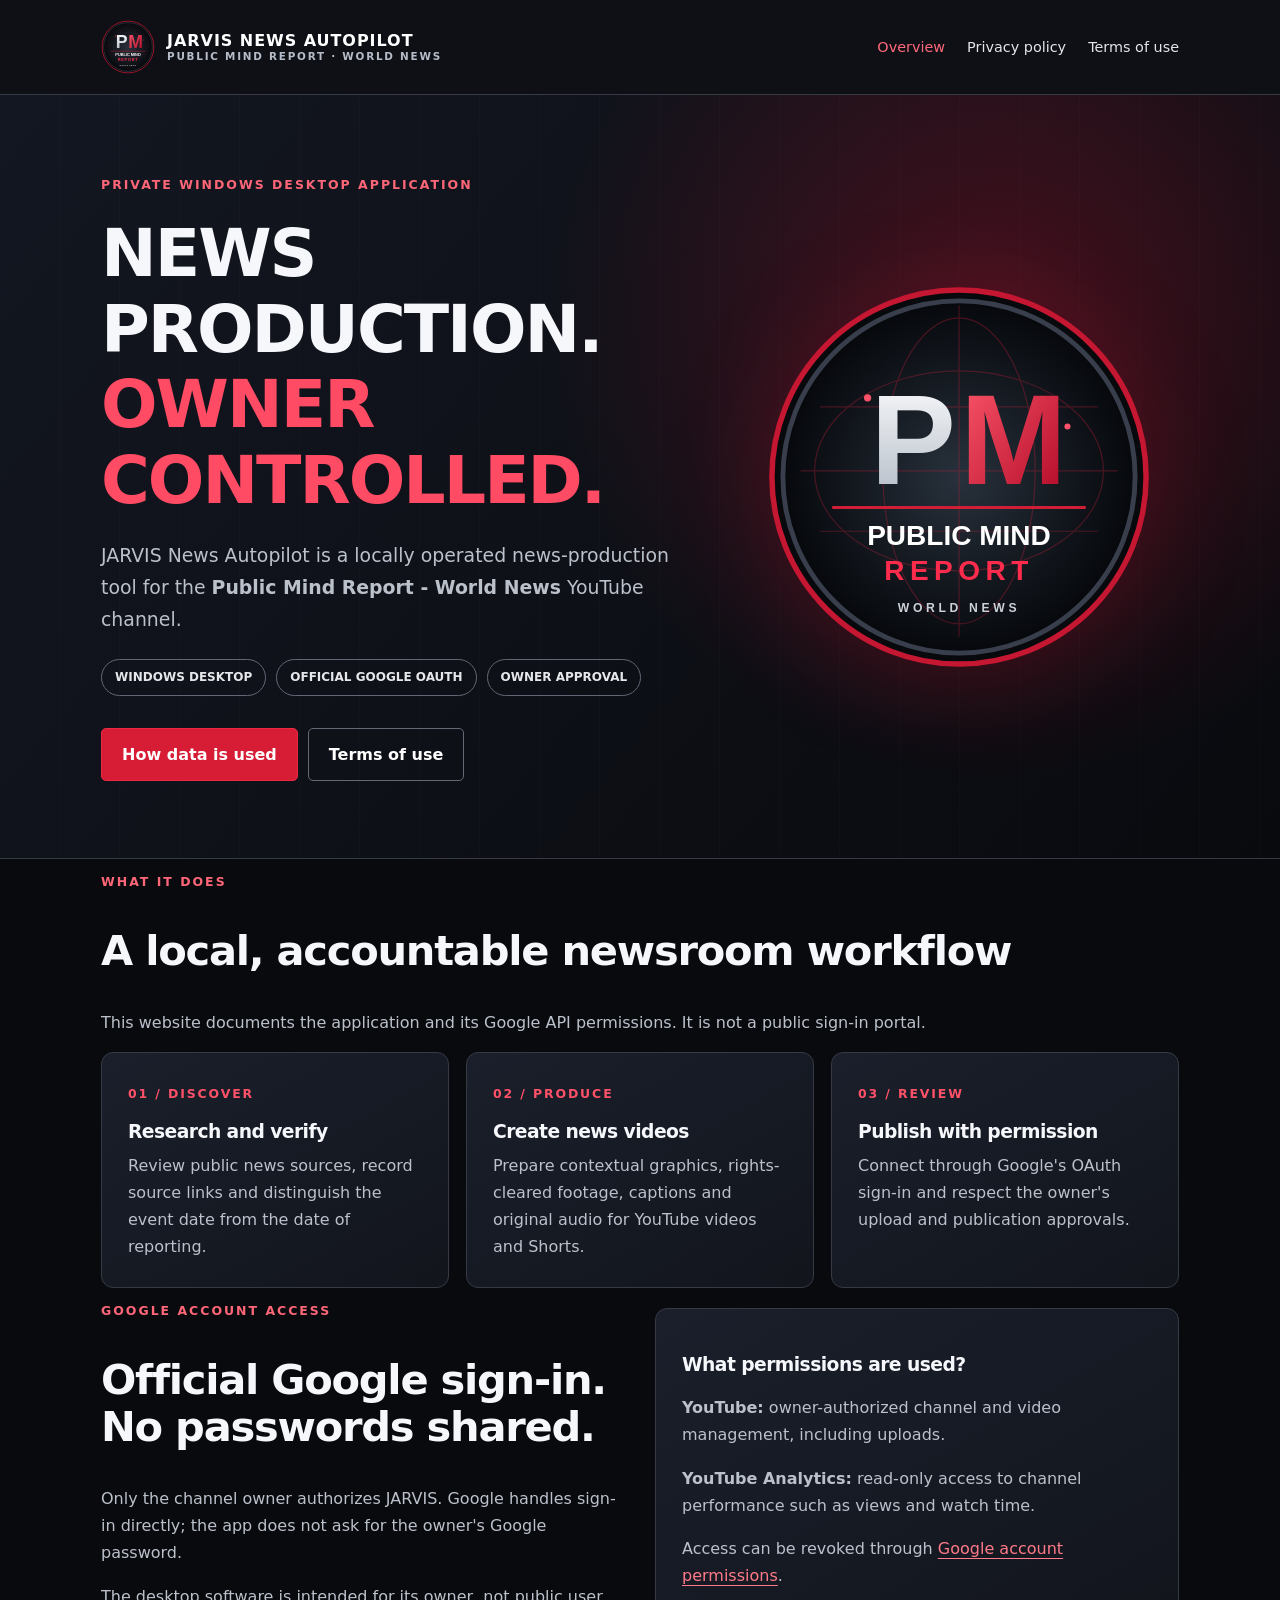
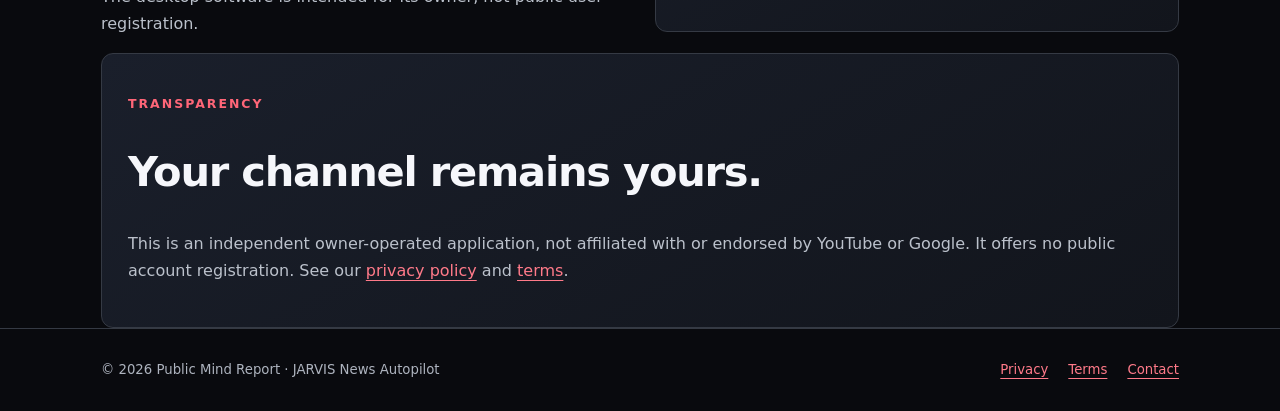
==== index.html @ dc6f437f "Add public JARVIS OAuth information site: index.html" ====
<!doctype html>
<html lang="en"><head><meta charset="utf-8"><meta name="viewport" content="width=device-width,initial-scale=1"><meta name="description" content="Private local video-news application with Google OAuth for Public Mind Report."><meta name="theme-color" content="#090a0e"><title>Official application information | JARVIS News Autopilot</title><link rel="icon" href="assets/pm-emblem.svg" type="image/svg+xml"><link rel="stylesheet" href="styles.css"></head>
<body><header><div class="shell"><a class="brand" href="index.html"><img src="assets/pm-emblem.svg" alt="Public Mind Report logo"><span>JARVIS NEWS AUTOPILOT<small>PUBLIC MIND REPORT · WORLD NEWS</small></span></a><nav aria-label="Main navigation"><a href="index.html" aria-current="page">Overview</a><a href="privacy.html" >Privacy policy</a><a href="terms.html" >Terms of use</a></nav></div></header><main><div class="hero"><div class="shell"><div><p class="eyebrow">Private Windows desktop application</p><h1>News production.<br><em>Owner controlled.</em></h1><p class="lead">JARVIS News Autopilot is a locally operated news-production tool for the <strong>Public Mind Report - World News</strong> YouTube channel.</p><div class="chips"><span>Windows desktop</span><span>Official Google OAuth</span><span>Owner approval</span></div><a class="button" href="privacy.html">How data is used</a><a class="button alt" href="terms.html">Terms of use</a></div><img src="assets/pm-emblem.svg" alt="Red and silver Public Mind Report globe emblem" width="390" height="390"></div></div><section class="shell"><p class="kicker">What it does</p><h2>A local, accountable newsroom workflow</h2><p>This website documents the application and its Google API permissions. It is not a public sign-in portal.</p><div class="cards"><article class="card"><strong>01 / DISCOVER</strong><h3>Research and verify</h3><p>Review public news sources, record source links and distinguish the event date from the date of reporting.</p></article><article class="card"><strong>02 / PRODUCE</strong><h3>Create news videos</h3><p>Prepare contextual graphics, rights-cleared footage, captions and original audio for YouTube videos and Shorts.</p></article><article class="card"><strong>03 / REVIEW</strong><h3>Publish with permission</h3><p>Connect through Google's OAuth sign-in and respect the owner's upload and publication approvals.</p></article></div></section><section class="shell split"><div><p class="kicker">Google account access</p><h2>Official Google sign-in. No passwords shared.</h2><p>Only the channel owner authorizes JARVIS. Google handles sign-in directly; the app does not ask for the owner's Google password.</p><p>The desktop software is intended for its owner, not public user registration.</p></div><div class="panel"><h3>What permissions are used?</h3><p><strong>YouTube:</strong> owner-authorized channel and video management, including uploads.</p><p><strong>YouTube Analytics:</strong> read-only access to channel performance such as views and watch time.</p><p>Access can be revoked through <a href="https://myaccount.google.com/permissions">Google account permissions</a>.</p></div></section><section class="shell"><div class="panel"><p class="kicker">Transparency</p><h2>Your channel remains yours.</h2><p>This is an independent owner-operated application, not affiliated with or endorsed by YouTube or Google. It offers no public account registration. See our <a href="privacy.html">privacy policy</a> and <a href="terms.html">terms</a>.</p></div></section></main><footer><div class="shell"><span>© 2026 Public Mind Report · JARVIS News Autopilot</span><div class="footer-links"><a href="privacy.html">Privacy</a><a href="terms.html">Terms</a><a href="https://github.com/SoundVerse7/jarvis-news-oauth-info/issues">Contact</a></div></div></footer></body></html>
---- styles.css ----
:root{--bg:#090a0e;--panel:#141821;--ink:#f6f7fb;--muted:#bbc1cb;--red:#ed2941;--border:#353a44}
*{box-sizing:border-box}body{margin:0;background:var(--bg);color:var(--ink);font:16px/1.7 system-ui,-apple-system,"Segoe UI",Arial,sans-serif}a{color:#ff7a89;text-decoration-thickness:1px;text-underline-offset:4px}a:hover{color:#fff}.shell{max-width:1130px;margin:auto;padding:0 26px}header{border-bottom:1px solid var(--border);background:#0e1015}header .shell{display:flex;justify-content:space-between;align-items:center;gap:20px;padding-top:20px;padding-bottom:20px}.brand{display:flex;align-items:center;gap:12px;color:#fff;text-decoration:none;line-height:1.2;font-weight:900;letter-spacing:.06em}.brand img{height:54px;width:54px}.brand small{display:block;color:#b6bdc9;font-size:.65rem;letter-spacing:.17em}nav{display:flex;gap:22px;flex-wrap:wrap}nav a{color:#e3e5eb;text-decoration:none;font-size:.9rem}nav a[aria-current]{color:#ff697b}.hero{background:radial-gradient(circle at 78% 30%,rgba(222,19,50,.27),transparent 40%),repeating-linear-gradient(90deg,transparent,transparent 59px,rgba(255,255,255,.025) 60px),linear-gradient(130deg,#131721,#090a0e);border-bottom:1px solid var(--border)}.hero .shell{display:grid;grid-template-columns:1.15fr .85fr;gap:42px;align-items:center;min-height:550px;padding-top:67px;padding-bottom:67px}.hero img{width:100%;max-width:390px;display:block;margin:auto;filter:drop-shadow(0 12px 50px rgba(221,19,52,.2))}.eyebrow,.kicker{color:#ff6678;text-transform:uppercase;font-weight:900;letter-spacing:.16em;font-size:.78rem}h1,h2,h3{line-height:1.14;letter-spacing:-.03em}h1{font-size:clamp(2.7rem,5.2vw,5rem);text-transform:uppercase;margin:20px 0}h1 em{font-style:normal;color:#ff4b64}h2{font-size:clamp(1.8rem,3.5vw,2.6rem)}p{color:var(--muted)}.lead{font-size:1.18rem}.chips{display:flex;gap:10px;flex-wrap:wrap;margin:24px 0 32px}.chips span{border:1px solid #626775;color:#e5e7eb;font-size:.75rem;text-transform:uppercase;font-weight:700;border-radius:40px;padding:7px 13px}.button{display:inline-block;color:white;background:#d71d36;border:1px solid #ed2941;border-radius:5px;text-decoration:none;font-weight:800;padding:12px 20px;margin:0 10px 10px 0}.button.alt{background:transparent;border-color:#646a75}section{padding-top:66px;padding-bottom:68px}.cards{display:grid;grid-template-columns:repeat(3,minmax(0,1fr));gap:17px}.card,.panel{border:1px solid var(--border);background:linear-gradient(150deg,#1a1f2b,#12151c);border-radius:12px;padding:26px}.card strong{color:#ff5168;font-size:.78rem;letter-spacing:.15em}.card h3{margin:14px 0 10px}.card p{margin:0}.split{display:grid;grid-template-columns:1fr 1fr;gap:30px;align-items:center}.legal{max-width:890px;padding-top:70px;padding-bottom:85px}.legal h1{font-size:clamp(2.6rem,5vw,4rem)}.legal h2{font-size:1.4rem;margin-top:35px}.legal li{color:var(--muted);margin:8px 0}.notice{border-left:3px solid var(--red);background:#1b1d25;padding:16px 21px;margin-top:28px}footer{border-top:1px solid var(--border);padding:30px 0;color:#aeb4bf;font-size:.83rem}footer .shell{display:flex;justify-content:space-between;gap:16px;flex-wrap:wrap}.footer-links{display:flex;gap:20px}code{color:#f3f3f8}a:focus-visible{outline:2px solid white;outline-offset:4px}@media(max-width:790px){header .shell{align-items:flex-start}.hero .shell,.split,.cards{grid-template-columns:1fr}.hero .shell{padding-top:46px;gap:12px}.hero img{max-width:255px}}@media(max-width:500px){header .shell{flex-direction:column}h1{font-size:2.55rem}.shell{padding:0 18px}}
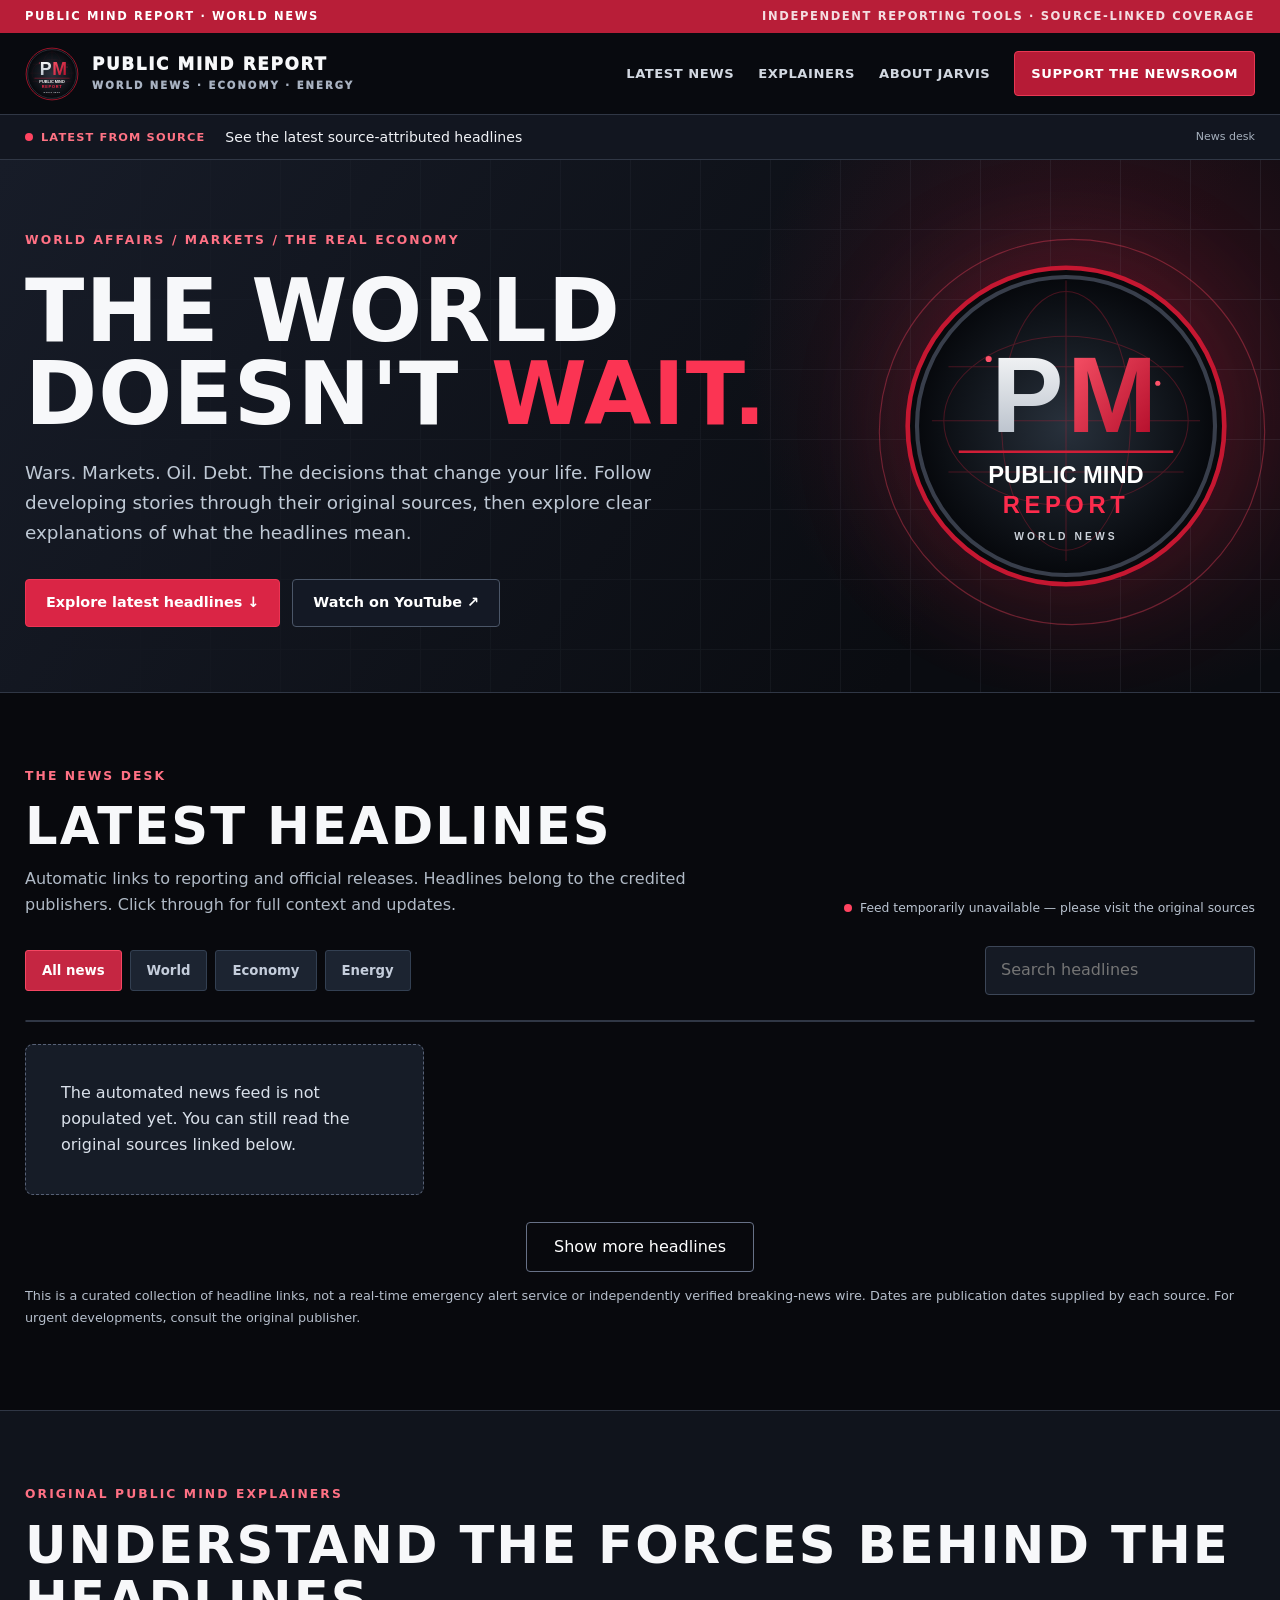
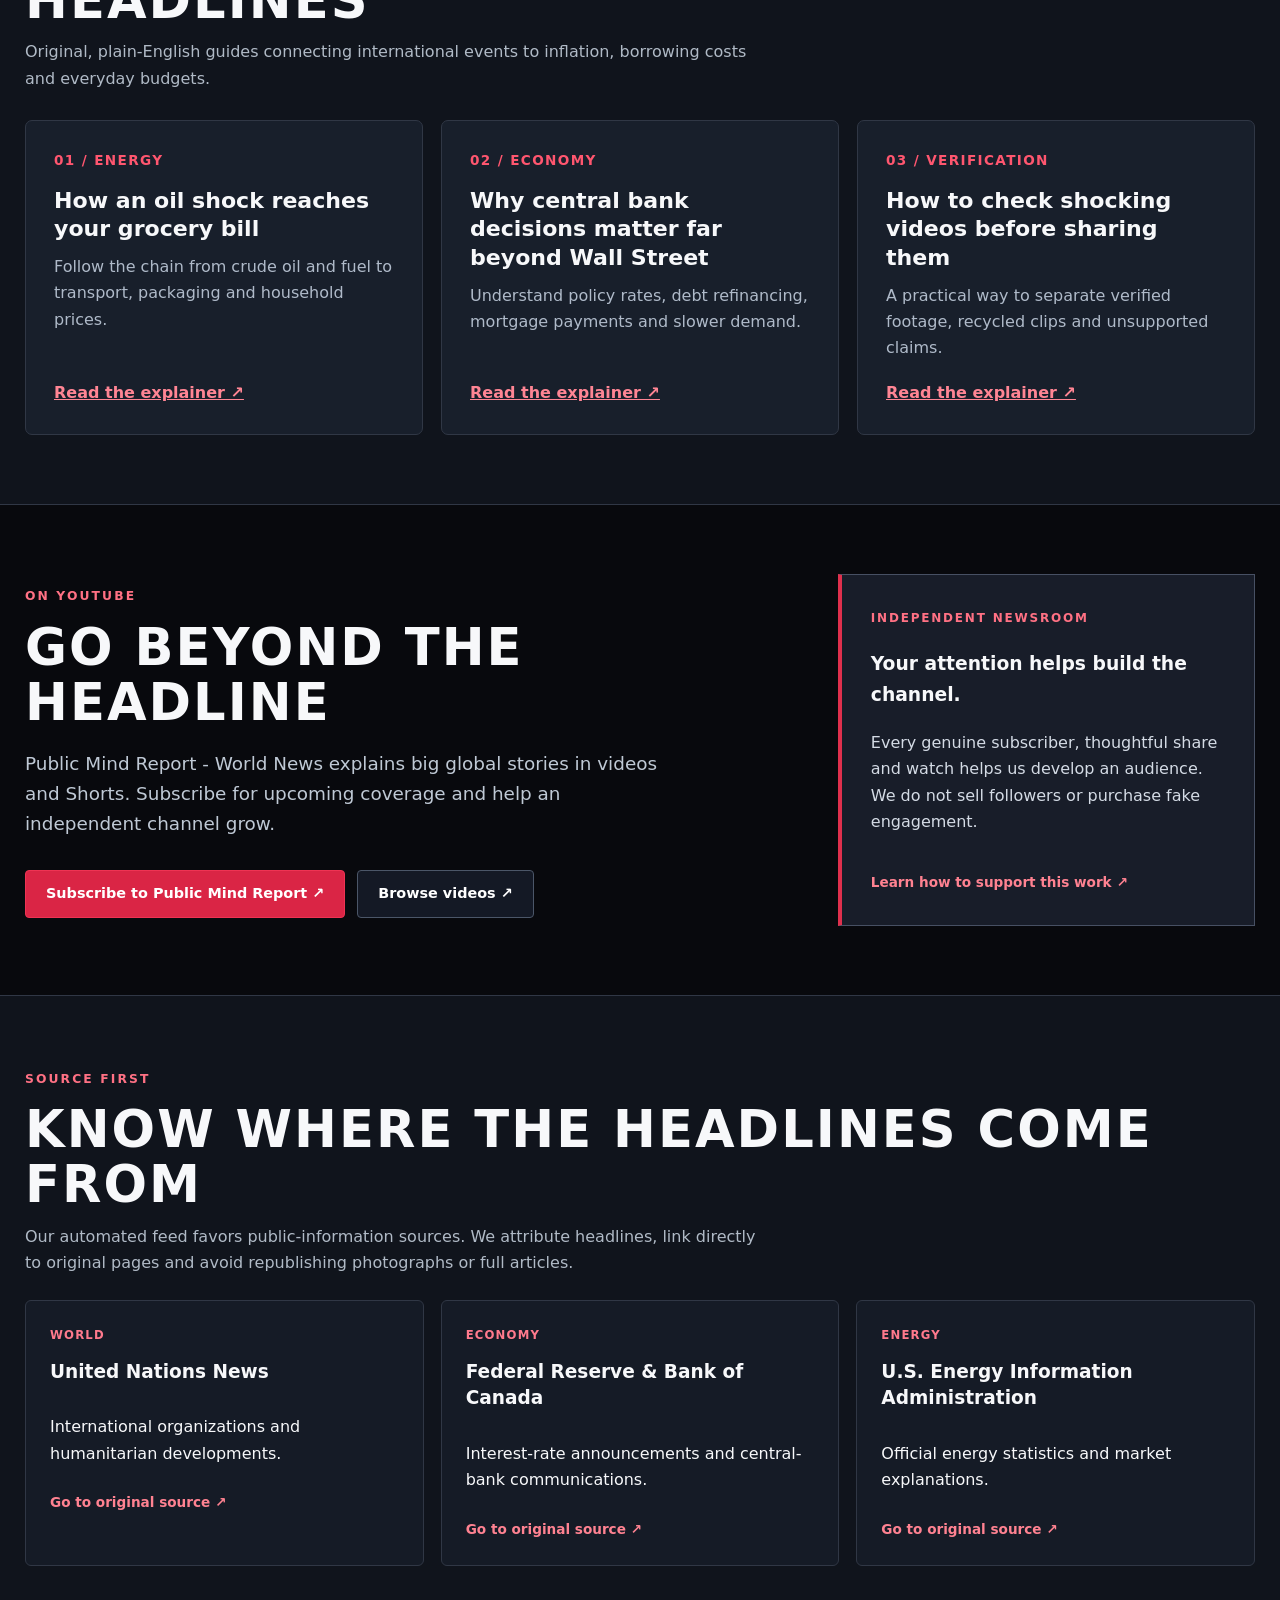
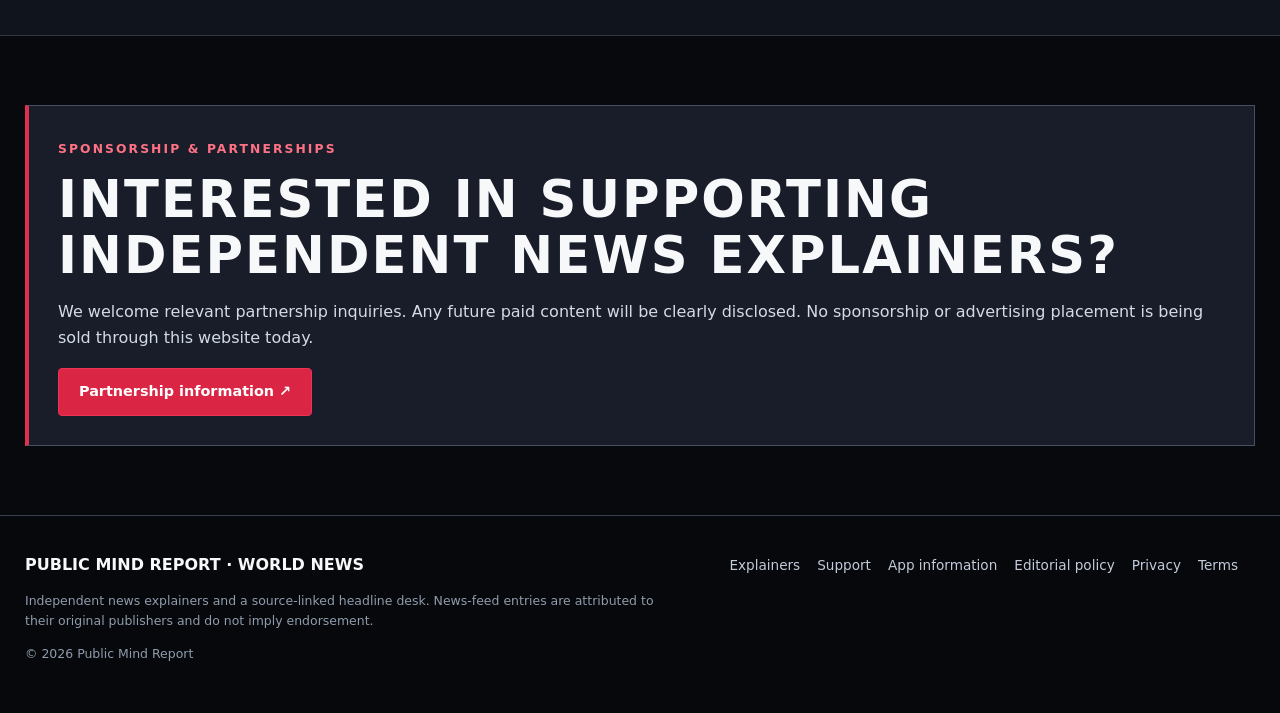
==== commit 25fcff96: "Launch Public Mind Report news homepage with headline filtering, explainers and audience growth" ====
--- a/index.html
+++ b/index.html
@@ -1,3 +1,29 @@
 <!doctype html>
-<html lang="en"><head><meta charset="utf-8"><meta name="viewport" content="width=device-width,initial-scale=1"><meta name="description" content="Private local video-news application with Google OAuth for Public Mind Report."><meta name="theme-color" content="#090a0e"><title>Official application information | JARVIS News Autopilot</title><link rel="icon" href="assets/pm-emblem.svg" type="image/svg+xml"><link rel="stylesheet" href="styles.css"></head>
-<body><header><div class="shell"><a class="brand" href="index.html"><img src="assets/pm-emblem.svg" alt="Public Mind Report logo"><span>JARVIS NEWS AUTOPILOT<small>PUBLIC MIND REPORT · WORLD NEWS</small></span></a><nav aria-label="Main navigation"><a href="index.html" aria-current="page">Overview</a><a href="privacy.html" >Privacy policy</a><a href="terms.html" >Terms of use</a></nav></div></header><main><div class="hero"><div class="shell"><div><p class="eyebrow">Private Windows desktop application</p><h1>News production.<br><em>Owner controlled.</em></h1><p class="lead">JARVIS News Autopilot is a locally operated news-production tool for the <strong>Public Mind Report - World News</strong> YouTube channel.</p><div class="chips"><span>Windows desktop</span><span>Official Google OAuth</span><span>Owner approval</span></div><a class="button" href="privacy.html">How data is used</a><a class="button alt" href="terms.html">Terms of use</a></div><img src="assets/pm-emblem.svg" alt="Red and silver Public Mind Report globe emblem" width="390" height="390"></div></div><section class="shell"><p class="kicker">What it does</p><h2>A local, accountable newsroom workflow</h2><p>This website documents the application and its Google API permissions. It is not a public sign-in portal.</p><div class="cards"><article class="card"><strong>01 / DISCOVER</strong><h3>Research and verify</h3><p>Review public news sources, record source links and distinguish the event date from the date of reporting.</p></article><article class="card"><strong>02 / PRODUCE</strong><h3>Create news videos</h3><p>Prepare contextual graphics, rights-cleared footage, captions and original audio for YouTube videos and Shorts.</p></article><article class="card"><strong>03 / REVIEW</strong><h3>Publish with permission</h3><p>Connect through Google's OAuth sign-in and respect the owner's upload and publication approvals.</p></article></div></section><section class="shell split"><div><p class="kicker">Google account access</p><h2>Official Google sign-in. No passwords shared.</h2><p>Only the channel owner authorizes JARVIS. Google handles sign-in directly; the app does not ask for the owner's Google password.</p><p>The desktop software is intended for its owner, not public user registration.</p></div><div class="panel"><h3>What permissions are used?</h3><p><strong>YouTube:</strong> owner-authorized channel and video management, including uploads.</p><p><strong>YouTube Analytics:</strong> read-only access to channel performance such as views and watch time.</p><p>Access can be revoked through <a href="https://myaccount.google.com/permissions">Google account permissions</a>.</p></div></section><section class="shell"><div class="panel"><p class="kicker">Transparency</p><h2>Your channel remains yours.</h2><p>This is an independent owner-operated application, not affiliated with or endorsed by YouTube or Google. It offers no public account registration. See our <a href="privacy.html">privacy policy</a> and <a href="terms.html">terms</a>.</p></div></section></main><footer><div class="shell"><span>© 2026 Public Mind Report · JARVIS News Autopilot</span><div class="footer-links"><a href="privacy.html">Privacy</a><a href="terms.html">Terms</a><a href="https://github.com/SoundVerse7/jarvis-news-oauth-info/issues">Contact</a></div></div></footer></body></html>+<html lang="en"><head><meta charset="utf-8"><meta name="viewport" content="width=device-width, initial-scale=1"><meta name="theme-color" content="#08090d">
+<title>Public Mind Report | World News, Economy &amp; Energy</title>
+<meta name="description" content="World news, economic developments and energy updates, linked to original reporting and primary sources. Independent explainers from Public Mind Report - World News.">
+<meta name="robots" content="index,follow"><meta property="og:type" content="website"><meta property="og:title" content="Public Mind Report | World News & Economy"><meta property="og:description" content="The stories shaping the world — and the economic forces that affect everyday life.">
+<meta property="og:image" content="https://soundverse7.github.io/jarvis-news-oauth-info/assets/pm-emblem.svg"><meta property="og:url" content="https://soundverse7.github.io/jarvis-news-oauth-info/"><meta name="twitter:card" content="summary">
+<link rel="canonical" href="https://soundverse7.github.io/jarvis-news-oauth-info/"><link rel="icon" type="image/svg+xml" href="assets/pm-emblem.svg"><link rel="stylesheet" href="assets/newsroom.css">
+<script type="application/ld+json">{"@context":"https://schema.org","@type":"WebSite","name":"Public Mind Report - World News","url":"https://soundverse7.github.io/jarvis-news-oauth-info/","description":"World news source links and original economic explainers"}</script>
+<script defer src="assets/newsroom.js"></script>
+</head><body>
+<div class="topline"><div class="container"><span>PUBLIC MIND REPORT · WORLD NEWS</span><span>Independent reporting tools · Source-linked coverage</span></div></div>
+<header class="sitehead"><div class="container headrow"><a class="brand" href="index.html"><img class="brand-logo" src="assets/pm-emblem.svg" alt="Public Mind Report emblem" width="54" height="54"><span>PUBLIC MIND REPORT<small>WORLD NEWS · ECONOMY · ENERGY</small></span></a><nav class="nav" aria-label="Main navigation"><a href="#news">Latest news</a><a href="insights.html">Explainers</a><a href="app.html">About JARVIS</a><a class="nav-cta" href="support.html">Support the newsroom</a></nav></div></header>
+<div class="ticker"><div class="container"><strong><span class="live-dot"></span>LATEST FROM SOURCE</strong><a id="headline-ticker" href="#news">See the latest source-attributed headlines</a><span class="ticker-meta" id="ticker-source">News desk</span></div></div>
+<main>
+<section class="hero"><div class="container hero-layout"><div><span class="eyebrow">WORLD AFFAIRS / MARKETS / THE REAL ECONOMY</span><h1>THE WORLD<br>DOESN'T <em>WAIT.</em></h1><p class="lead">Wars. Markets. Oil. Debt. The decisions that change your life. Follow developing stories through their original sources, then explore clear explanations of what the headlines mean.</p><div class="hero-actions"><a class="btn" href="#news">Explore latest headlines ↓</a><a class="btn btn-outline" href="https://www.youtube.com/channel/UCc3QJDTVAvImoGQSHOHTu3Q?sub_confirmation=1" target="_blank" rel="noopener noreferrer">Watch on YouTube ↗</a></div></div><div class="hero-visual"><img src="assets/pm-emblem.svg" alt="Red-and-silver PM world news emblem" width="330" height="330"></div></div></section>
+<section class="section" id="news"><div class="container"><div class="section-heading"><div><span class="eyebrow">THE NEWS DESK</span><h2>Latest headlines</h2><p class="section-desc">Automatic links to reporting and official releases. Headlines belong to the credited publishers. Click through for full context and updates.</p></div><div class="update-status"><span class="live-dot"></span><span id="last-checked">Checking sources…</span></div></div>
+<div class="toolbar"><div class="tabs" role="group" aria-label="Filter news by category"><button data-category="All" aria-pressed="true">All news</button><button data-category="World" aria-pressed="false">World</button><button data-category="Economy" aria-pressed="false">Economy</button><button data-category="Energy" aria-pressed="false">Energy</button></div><input class="search" id="news-search" type="search" placeholder="Search headlines" aria-label="Search headlines"></div>
+<div class="featured-news" id="featured-news" aria-label="Featured source headline"></div><div class="stories" id="stories" aria-live="polite"></div><button class="morebtn" id="show-more" hidden>Show more headlines</button>
+<p class="disclosure">This is a curated collection of headline links, not a real-time emergency alert service or independently verified breaking-news wire. Dates are publication dates supplied by each source. For urgent developments, consult the original publisher.</p>
+</div></section>
+<section class="section section-alt" id="analysis"><div class="container"><span class="eyebrow">ORIGINAL PUBLIC MIND EXPLAINERS</span><div class="section-heading"><div><h2>Understand the forces behind the headlines</h2><p class="section-desc">Original, plain-English guides connecting international events to inflation, borrowing costs and everyday budgets.</p></div></div><div class="explainers">
+<article class="explain-card"><span class="explain-num">01 / ENERGY</span><h3>How an oil shock reaches your grocery bill</h3><p>Follow the chain from crude oil and fuel to transport, packaging and household prices.</p><a href="insights.html#oil">Read the explainer ↗</a></article>
+<article class="explain-card"><span class="explain-num">02 / ECONOMY</span><h3>Why central bank decisions matter far beyond Wall Street</h3><p>Understand policy rates, debt refinancing, mortgage payments and slower demand.</p><a href="insights.html#rates">Read the explainer ↗</a></article>
+<article class="explain-card"><span class="explain-num">03 / VERIFICATION</span><h3>How to check shocking videos before sharing them</h3><p>A practical way to separate verified footage, recycled clips and unsupported claims.</p><a href="insights.html#footage">Read the explainer ↗</a></article>
+</div></div></section>
+<section class="section"><div class="container yt-row"><div><span class="eyebrow">ON YOUTUBE</span><h2>Go beyond the headline</h2><p class="lead">Public Mind Report - World News explains big global stories in videos and Shorts. Subscribe for upcoming coverage and help an independent channel grow.</p><div class="hero-actions"><a class="btn" href="https://www.youtube.com/channel/UCc3QJDTVAvImoGQSHOHTu3Q?sub_confirmation=1" target="_blank" rel="noopener noreferrer">Subscribe to Public Mind Report ↗</a><a class="btn btn-outline" href="https://www.youtube.com/channel/UCc3QJDTVAvImoGQSHOHTu3Q/videos" target="_blank" rel="noopener noreferrer">Browse videos ↗</a></div></div><aside class="yt-panel"><strong>INDEPENDENT NEWSROOM</strong><h3>Your attention helps build the channel.</h3><p>Every genuine subscriber, thoughtful share and watch helps us develop an audience. We do not sell followers or purchase fake engagement.</p><a href="support.html" class="source-link">Learn how to support this work ↗</a></aside></div></section>
+<section class="section section-alt"><div class="container"><span class="eyebrow">SOURCE FIRST</span><h2>Know where the headlines come from</h2><p class="section-desc">Our automated feed favors public-information sources. We attribute headlines, link directly to original pages and avoid republishing photographs or full articles.</p><div class="cards stories" style="margin-top:24px"><article class="story"><span class="article-tag">WORLD</span><h3>United Nations News</h3><p>International organizations and humanitarian developments.</p><a class="source-link" href="https://news.un.org/en/" rel="noopener noreferrer" target="_blank">Go to original source ↗</a></article><article class="story"><span class="article-tag">ECONOMY</span><h3>Federal Reserve & Bank of Canada</h3><p>Interest-rate announcements and central-bank communications.</p><a class="source-link" href="https://www.bankofcanada.ca/" target="_blank" rel="noopener noreferrer">Go to original source ↗</a></article><article class="story"><span class="article-tag">ENERGY</span><h3>U.S. Energy Information Administration</h3><p>Official energy statistics and market explanations.</p><a class="source-link" href="https://www.eia.gov/todayinenergy/" target="_blank" rel="noopener noreferrer">Go to original source ↗</a></article></div></div></section>
+<section class="section"><div class="container"><div class="yt-panel"><span class="eyebrow">SPONSORSHIP & PARTNERSHIPS</span><h2>Interested in supporting independent news explainers?</h2><p>We welcome relevant partnership inquiries. Any future paid content will be clearly disclosed. No sponsorship or advertising placement is being sold through this website today.</p><a class="btn" href="support.html">Partnership information ↗</a></div></div></section>
+</main><footer class="sitefooter"><div class="container footergrid"><div><strong>PUBLIC MIND REPORT · WORLD NEWS</strong><p>Independent news explainers and a source-linked headline desk. News-feed entries are attributed to their original publishers and do not imply endorsement.</p><p>© 2026 Public Mind Report</p></div><div><a href="insights.html">Explainers</a><a href="support.html">Support</a><a href="app.html">App information</a><a href="editorial.html">Editorial policy</a><a href="privacy.html">Privacy</a><a href="terms.html">Terms</a></div></div></footer></body></html>
--- a/assets/newsroom.css
+++ b/assets/newsroom.css
@@ -0,0 +1 @@
+:root{color-scheme:dark;--bg:#08090d;--surface:#11151d;--surface2:#161c27;--ink:#f7f8fa;--muted:#b0bac6;--accent:#f23550;--accent2:#fe7b55;--line:#303745;--max:1230px}*{box-sizing:border-box}html{scroll-behavior:smooth}body{margin:0;background:var(--bg);color:var(--ink);font:16px/1.65 system-ui,-apple-system,Segoe UI,Arial,sans-serif}a{color:inherit}button,input{font:inherit}button{cursor:pointer}button:focus-visible,a:focus-visible,input:focus-visible{outline:3px solid #fff;outline-offset:3px}.container{width:min(var(--max),calc(100% - 44px));margin-inline:auto}.topline{background:#b81e38;color:#fff;padding:7px 0;font-size:.72rem;font-weight:850;letter-spacing:.14em;text-transform:uppercase}.topline .container{display:flex;justify-content:space-between;gap:12px}.topline span:last-child{opacity:.85}.sitehead{position:sticky;top:0;background:rgba(9,11,16,.96);z-index:20;backdrop-filter:blur(18px);border-bottom:1px solid var(--line)}.headrow{min-height:81px;display:flex;align-items:center;justify-content:space-between;gap:20px}.brand{display:flex;gap:13px;align-items:center;text-decoration:none;font-weight:950;line-height:1.08;letter-spacing:.1em;font-size:1.05rem}.brand-logo{height:54px;width:54px}.brand small{display:block;color:#a8b2c1;font-size:.63rem;letter-spacing:.2em;margin-top:7px}.nav{display:flex;flex-wrap:wrap;align-items:center;gap:24px}.nav a{text-decoration:none;font-size:.82rem;color:#d2d8e1;font-weight:800;text-transform:uppercase;letter-spacing:.04em}.nav a:hover{color:#ff6c7f}.nav .nav-cta{border:1px solid #e93853;padding:11px 16px;border-radius:4px;color:#fff;background:#b61b36}.ticker{border-bottom:1px solid var(--line);background:#121620}.ticker .container{display:flex;align-items:center;min-height:44px;gap:20px}.ticker strong{font-size:.71rem;color:#ff7384;text-transform:uppercase;letter-spacing:.1em;white-space:nowrap}.ticker a{color:#f0f2f6;text-decoration:none;font-size:.88rem;line-height:1.3;overflow:hidden;text-overflow:ellipsis;white-space:nowrap}.ticker-meta{font-size:.69rem;color:#a6b0bd;white-space:nowrap;margin-left:auto}.hero{position:relative;overflow:hidden;border-bottom:1px solid var(--line);background:radial-gradient(circle at 86% 36%,rgba(216,32,64,.23),transparent 31%),linear-gradient(125deg,#171c28 0%,#0a0c11 76%)}.hero:after{content:"";position:absolute;inset:0;pointer-events:none;opacity:.12;background-image:linear-gradient(90deg,#8892a3 1px,transparent 1px),linear-gradient(0deg,#8892a3 1px,transparent 1px);background-size:70px 70px;mask-image:linear-gradient(to right,transparent,black)}.hero-layout{position:relative;z-index:1;display:grid;grid-template-columns:minmax(0,1.4fr) minmax(250px,.65fr);gap:38px;align-items:center;min-height:410px;padding-top:66px;padding-bottom:65px}.eyebrow{font-weight:900;text-transform:uppercase;letter-spacing:.17em;font-size:.77rem;color:#ff7184}.hero h1{font-family:Impact,"Arial Narrow",system-ui,sans-serif;font-size:clamp(3.5rem,6.8vw,6.8rem);font-weight:900;letter-spacing:.012em;line-height:.95;margin:18px 0 22px;text-transform:uppercase}.hero h1 em{font-style:normal;color:#fb3453}.lead{font-size:1.15rem;color:#bfc9d5;max-width:635px}.hero-actions{display:flex;gap:12px;flex-wrap:wrap;margin-top:30px}.btn{display:inline-flex;justify-content:center;align-items:center;gap:9px;min-height:48px;padding:11px 20px;background:#da2545;color:#fff;text-decoration:none;border:1px solid #ee3353;font-weight:850;border-radius:4px;font-size:.9rem}.btn:hover{background:#f33656}.btn-outline{background:#141925;border-color:#4b5668}.btn-outline:hover{background:#232b3b}.hero-visual{position:relative;max-width:330px;margin-inline:auto}.hero-visual img{display:block;width:100%;filter:drop-shadow(0 0 55px rgba(241,42,75,.19))}.hero-visual:before{content:"";position:absolute;width:103%;aspect-ratio:1;border:1px solid rgba(242,67,92,.38);border-radius:50%;top:0;left:0;transform:scale(1.13)}.section{padding:69px 0}.section-alt{background:#10141c;border-block:1px solid var(--line)}.section-heading{display:flex;justify-content:space-between;align-items:end;gap:18px;margin-bottom:28px}.section h2{font-family:Impact,"Arial Narrow",system-ui,sans-serif;text-transform:uppercase;letter-spacing:.04em;line-height:1.08;font-size:clamp(2.3rem,4vw,3.8rem);margin:11px 0}.section-desc{color:var(--muted);margin:8px 0 0;max-width:750px}.update-status{font-size:.77rem;color:#bac4d1;text-align:right}.live-dot{display:inline-block;background:#ff4360;width:8px;height:8px;border-radius:50%;margin-right:8px}.toolbar{display:flex;align-items:center;justify-content:space-between;gap:15px;flex-wrap:wrap;margin:20px 0 25px}.tabs{display:flex;gap:8px;flex-wrap:wrap}.tabs button{background:#1c2431;color:#c4cddb;padding:9px 16px;border:1px solid #334052;border-radius:3px;font-weight:700;font-size:.83rem}.tabs button[aria-pressed="true"]{background:#c52642;border-color:#f44662;color:white}.search{background:#151a24;border:1px solid #3c4657;padding:10px 15px;color:#fff;border-radius:4px;width:min(100%,270px)}.featured-news{display:grid;grid-template-columns:1fr 1fr;border:1px solid var(--line);background:linear-gradient(125deg,#1e2534,#10151e);border-radius:7px;overflow:hidden;margin:22px 0}.feature-design{background:radial-gradient(circle at 45% 42%,#672136 0%,#271a2b 41%,#151924 72%);min-height:290px;display:grid;place-items:center;position:relative;overflow:hidden}.feature-design svg{width:78%;max-width:365px;opacity:.65}.feature-design:after{content:"WORLD NEWS";position:absolute;bottom:24px;left:24px;color:#fff;font-weight:900;letter-spacing:.28em;font-size:.78rem}.feature-copy{padding:42px 38px;align-self:center}.article-tag{display:inline-block;color:#ff7a8d;font-weight:900;text-transform:uppercase;letter-spacing:.1em;font-size:.73rem}.feature-copy h3{font-size:clamp(1.55rem,2.7vw,2.6rem);line-height:1.18;margin:15px 0}.feature-copy h3 a{text-decoration:none}.feature-copy h3 a:hover,.story h3 a:hover{color:#ff6a7f}.byline{font-size:.8rem;color:#aebaca}.byline span{color:#e3e8f0}.source-link{display:inline-flex;text-decoration:none;font-weight:850;margin-top:20px;color:#ff8291;font-size:.85rem}.stories{display:grid;grid-template-columns:repeat(3,minmax(0,1fr));gap:17px}.story{border:1px solid var(--line);border-radius:6px;background:#151b26;padding:25px 24px;min-height:240px;display:flex;flex-direction:column}.story h3{font-size:1.16rem;line-height:1.43;margin:13px 0;overflow-wrap:anywhere}.story h3 a{text-decoration:none}.story .byline{margin-top:auto;padding-top:16px}.story .source-link{margin-top:8px}.empty{background:#161c27;border:1px dashed #576176;border-radius:8px;padding:35px;color:#d9e0ea}.empty a{color:#ff7184}.morebtn{margin:27px auto 0;display:block;background:transparent;border:1px solid #677186;color:#fff;padding:11px 27px;border-radius:4px}.explainers{display:grid;grid-template-columns:repeat(3,minmax(0,1fr));gap:18px}.explain-card{border:1px solid var(--line);background:#181f2b;border-radius:7px;padding:28px;min-height:278px;display:flex;flex-direction:column}.explain-num{color:#ff566f;font-size:.85rem;font-weight:900;letter-spacing:.1em}.explain-card h3{font-size:1.38rem;line-height:1.3;margin:15px 0 10px}.explain-card p{color:#afbac9;margin:0 0 18px}.explain-card a{font-weight:850;color:#ff8594;margin-top:auto}.yt-row{display:grid;grid-template-columns:1.3fr .7fr;gap:38px;align-items:center}.yt-panel{background:#181d29;border:1px solid #475063;border-left:4px solid #df304d;padding:29px}.yt-panel strong{font-size:.75rem;color:#ff7184;letter-spacing:.15em}.yt-panel p{color:#d4dbe5}.disclosure{font-size:.8rem;color:#b5becb;line-height:1.7}.sitefooter{background:#07080c;border-top:1px solid #3a414e;padding:36px 0}.footergrid{display:flex;gap:28px;justify-content:space-between;flex-wrap:wrap}.sitefooter a{color:#c2cbd9;font-size:.85rem;text-decoration:none;margin-right:17px}.sitefooter a:hover{color:white}.sitefooter p{color:#8f9cac;font-size:.78rem;max-width:650px}.page-head{padding:66px 0 28px;border-bottom:1px solid var(--line);background:linear-gradient(120deg,#181e29,#0d1016)}.page-head h1{font-family:Impact,"Arial Narrow",system-ui,sans-serif;font-size:clamp(3rem,5vw,5rem);line-height:1;letter-spacing:.015em;text-transform:uppercase;margin:16px 0}.content{max-width:860px;padding-top:45px;padding-bottom:90px}.content h2{font-size:1.5rem;line-height:1.3;margin:36px 0 12px}.content h3{font-size:1.17rem;margin:24px 0 8px}.content p,.content li{color:#c0cbd8}.content a{color:#ff8898}.callout{background:#1a2230;border:1px solid #3d4c61;border-left:4px solid #ec3756;padding:24px;margin:26px 0;border-radius:4px}.figure-pull{font-family:Impact,"Arial Narrow",system-ui,sans-serif;font-size:2rem;line-height:1.25;color:#fff;margin:24px 0}.two-cols{display:grid;grid-template-columns:1fr 1fr;gap:20px}.support-grid{display:grid;grid-template-columns:1fr 1fr;gap:18px}.support-grid article{border:1px solid #3c4658;background:#151c27;padding:28px;border-radius:7px}.support-grid h3{margin-top:8px}.support-grid p{color:#bec8d4}small.note{color:#aebbc9}@media(max-width:980px){.hero-layout,.yt-row{grid-template-columns:1fr}.hero-layout{gap:25px}.hero-visual{display:none}.stories,.explainers{grid-template-columns:repeat(2,minmax(0,1fr))}.nav{gap:13px}.featured-news{grid-template-columns:1fr 1fr}}@media(max-width:710px){.topline span:last-child{display:none}.headrow{flex-direction:column;align-items:flex-start;padding:12px 0}.brand-logo{width:44px;height:44px}.nav{padding-bottom:10px;gap:13px}.nav a{font-size:.74rem}.hero-layout{min-height:0;padding:57px 0}.hero h1{font-size:clamp(2.9rem,14vw,4.8rem)}.section{padding:52px 0}.section-heading{align-items:flex-start;flex-direction:column}.update-status{text-align:left}.featured-news,.stories,.explainers,.two-cols,.support-grid{grid-template-columns:1fr}.feature-design{min-height:180px}.feature-copy{padding:27px}.story{min-height:180px}.ticker-meta{display:none}.container{width:calc(100% - 30px)}}
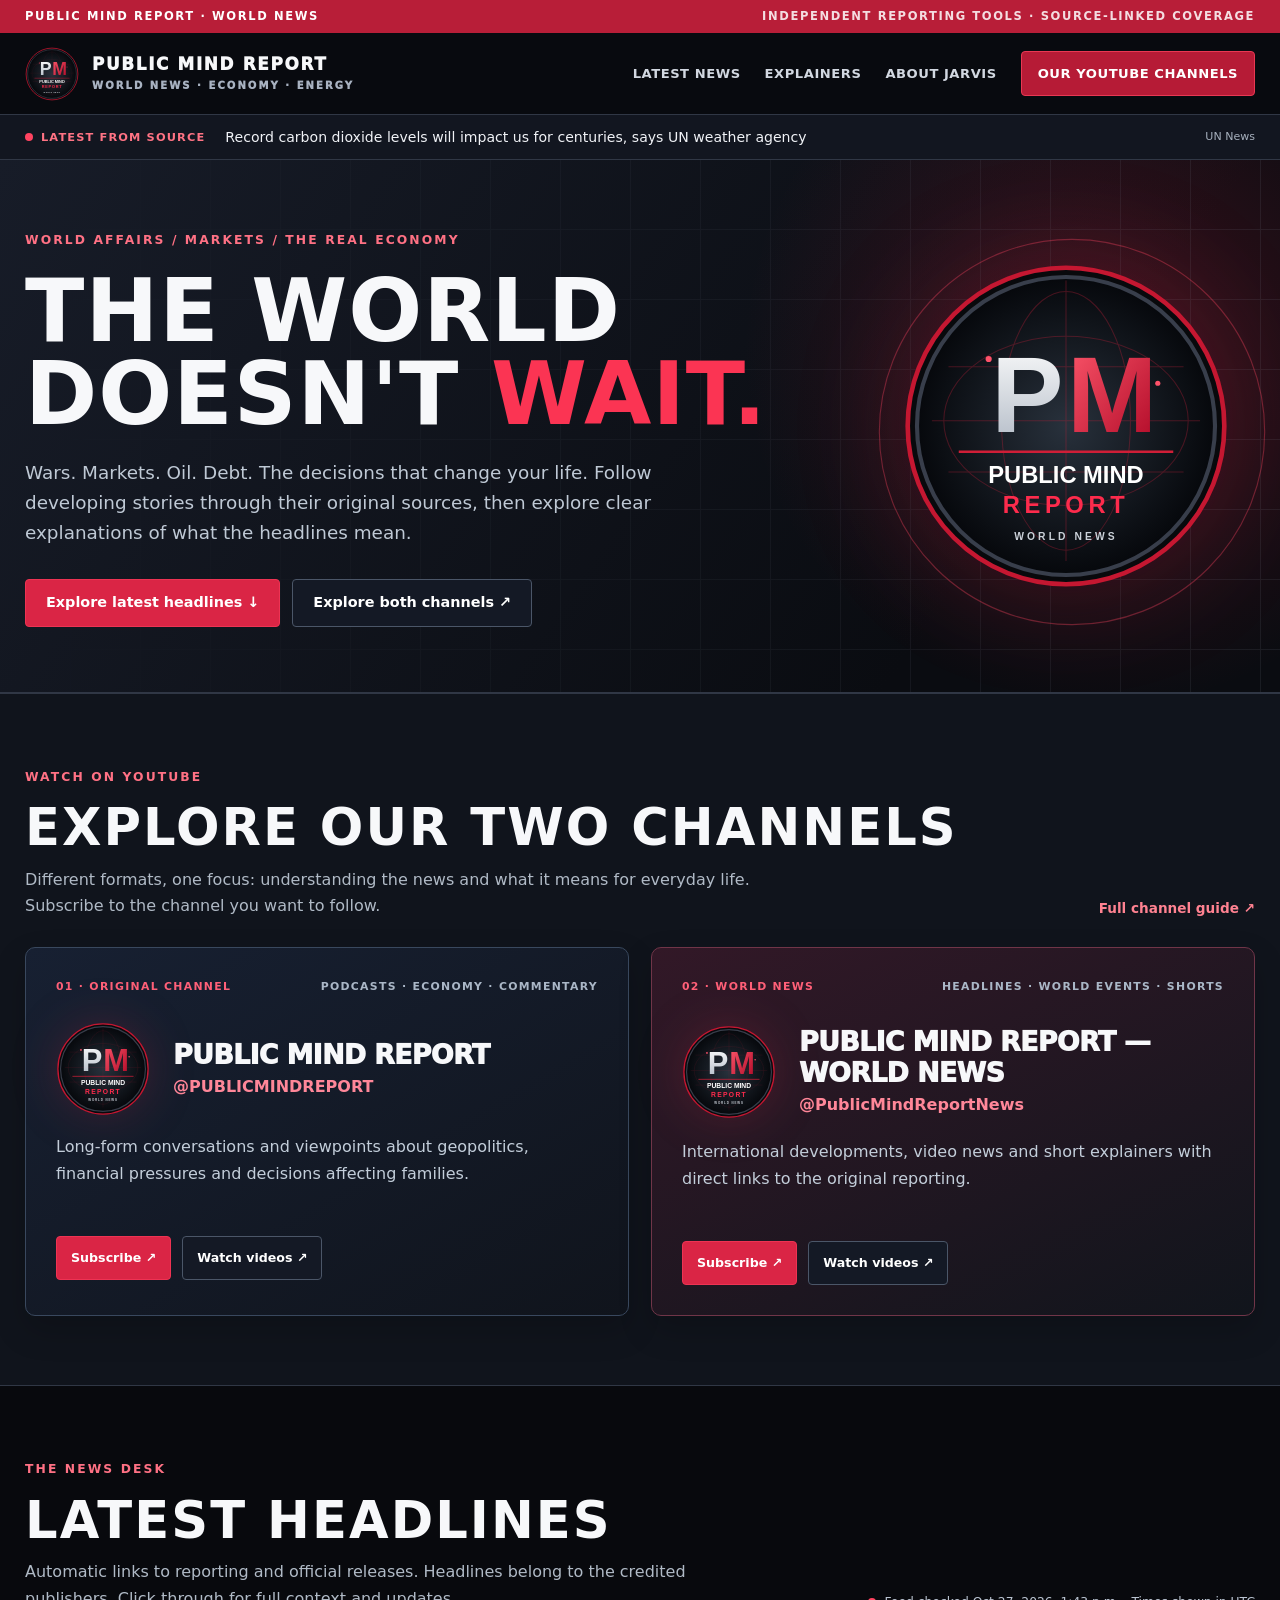
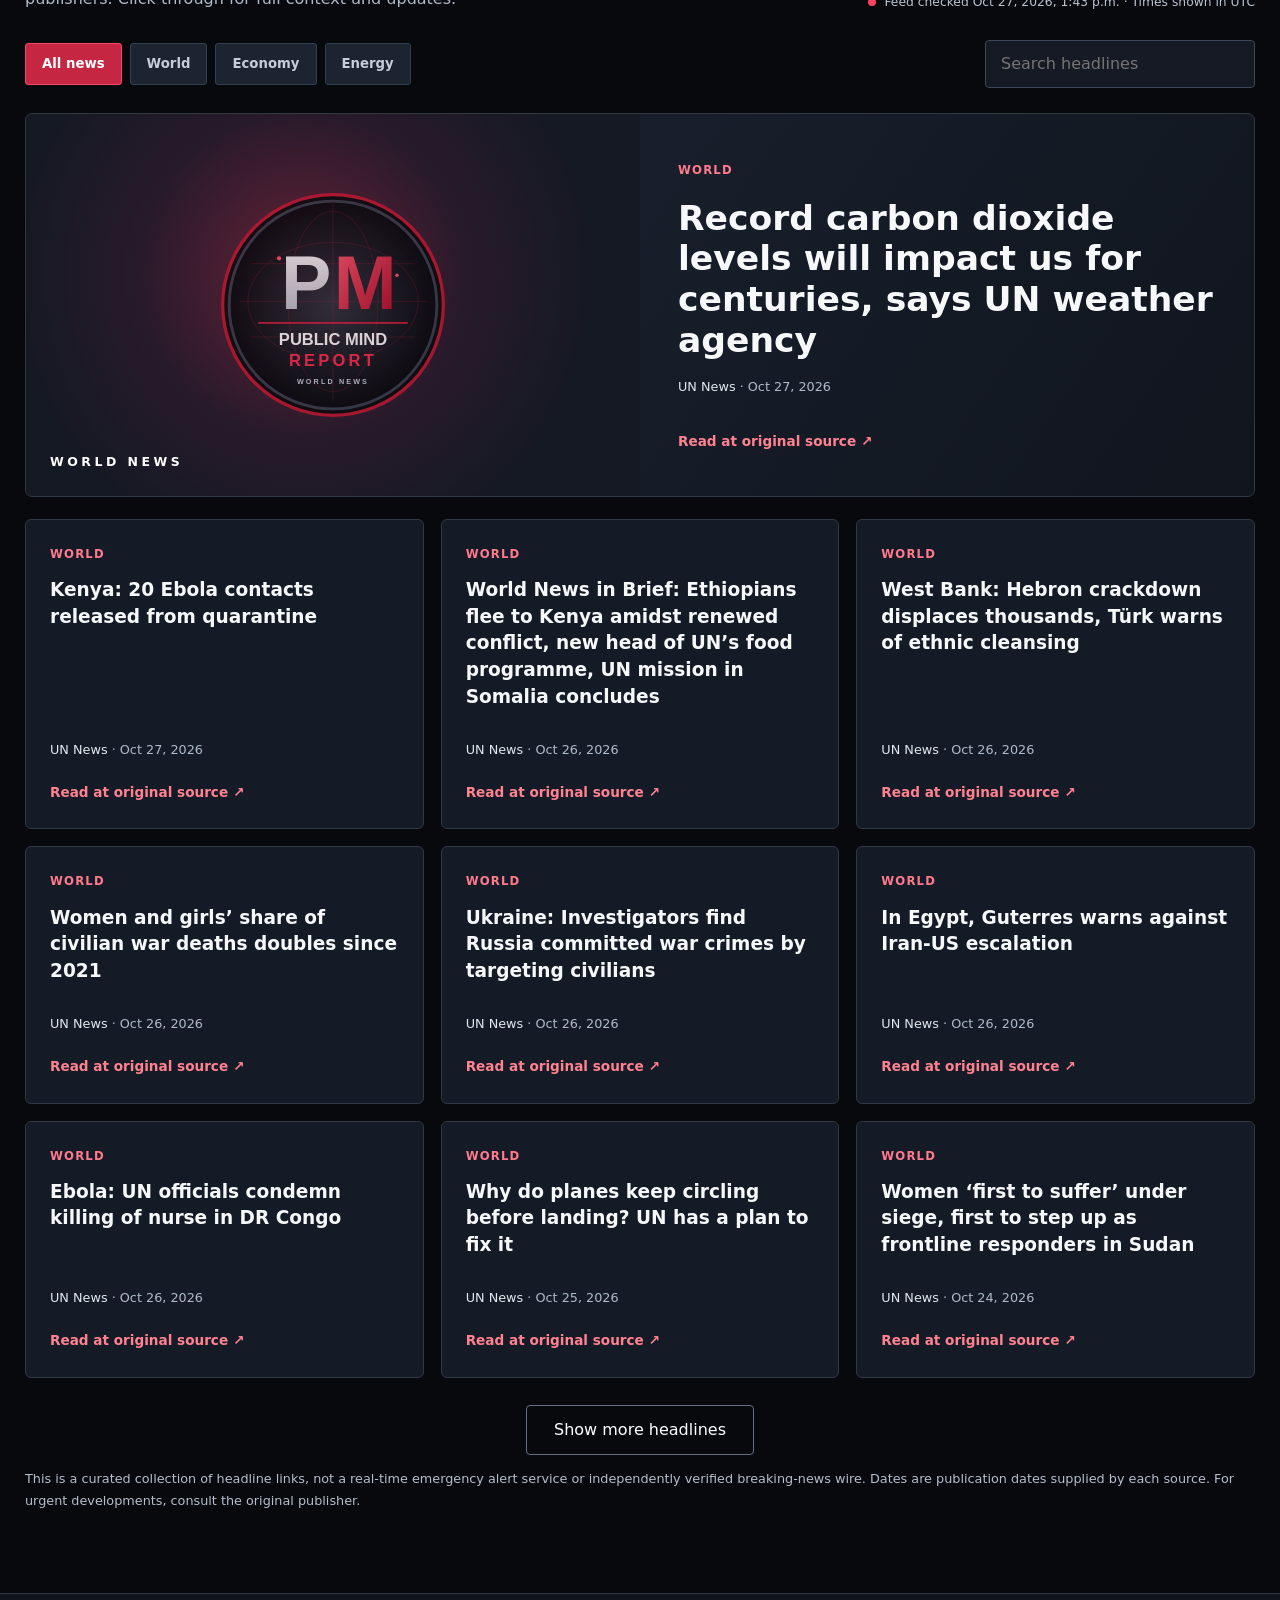
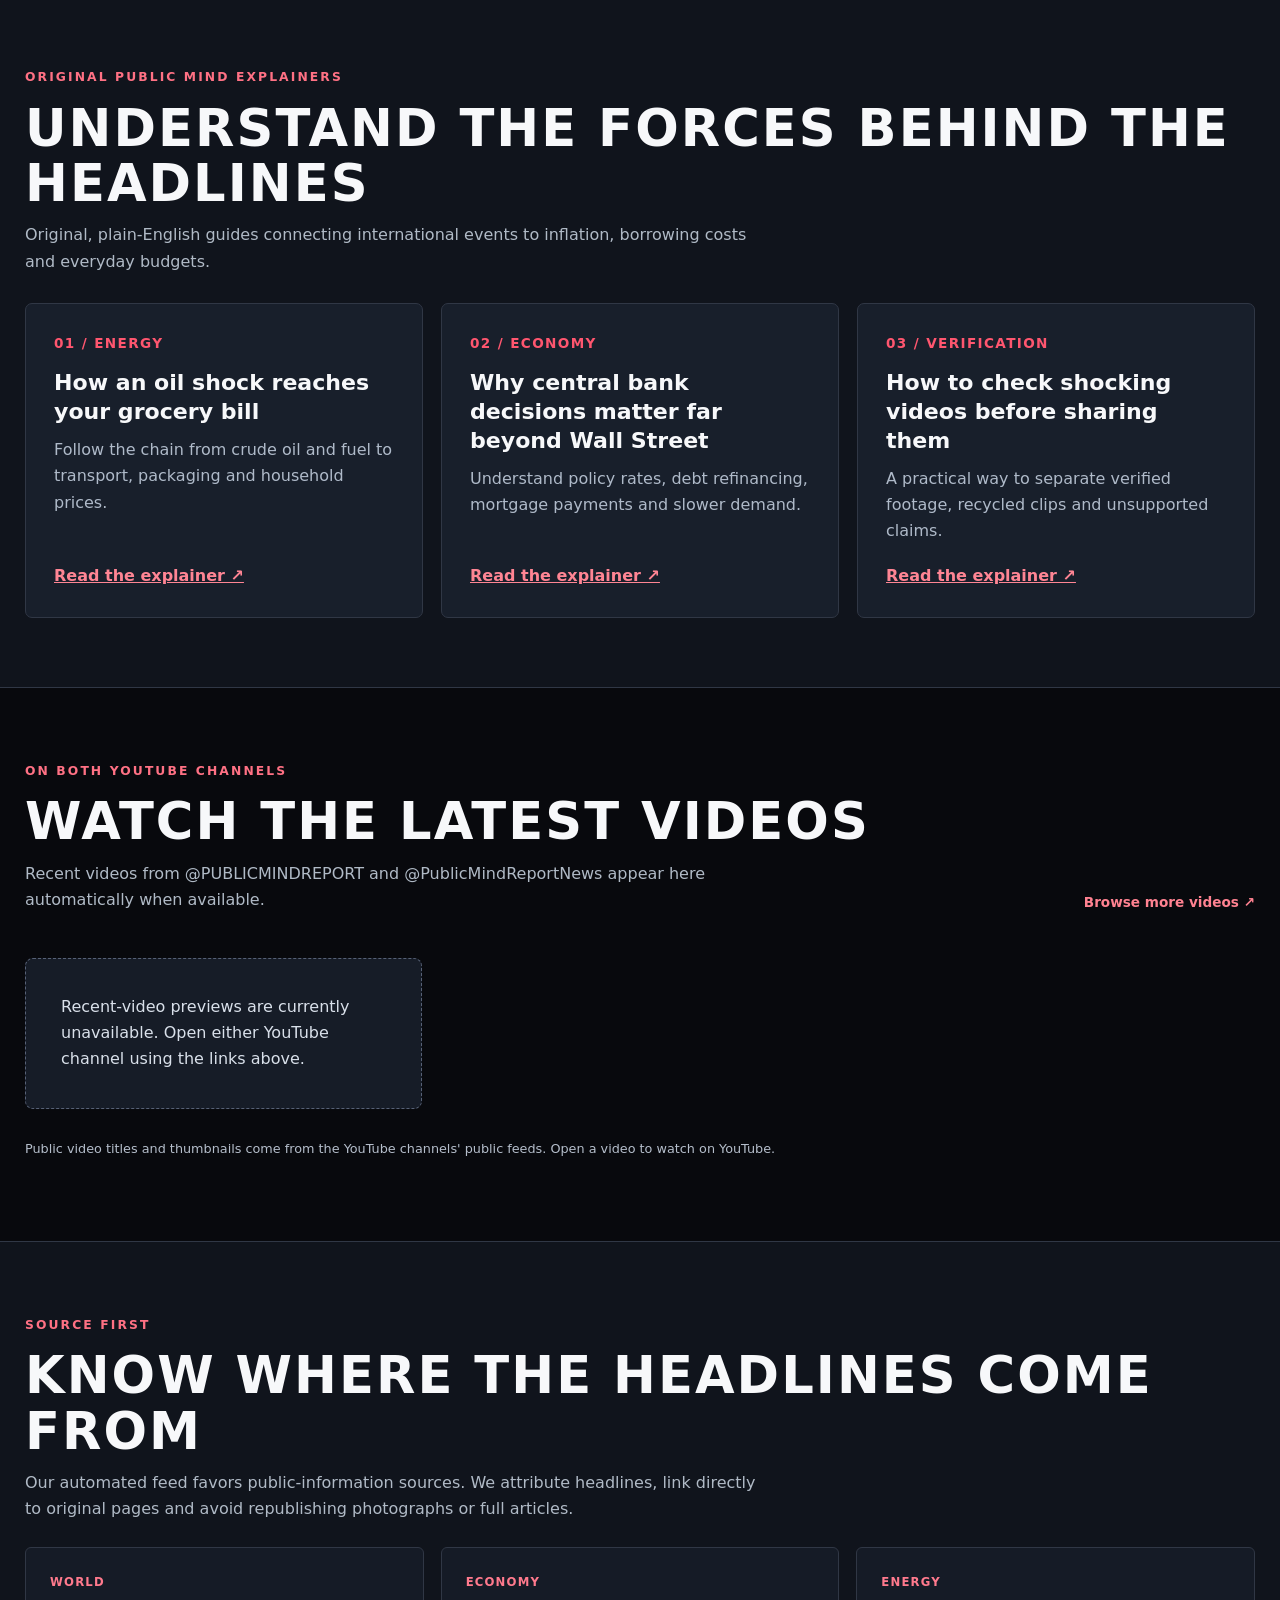
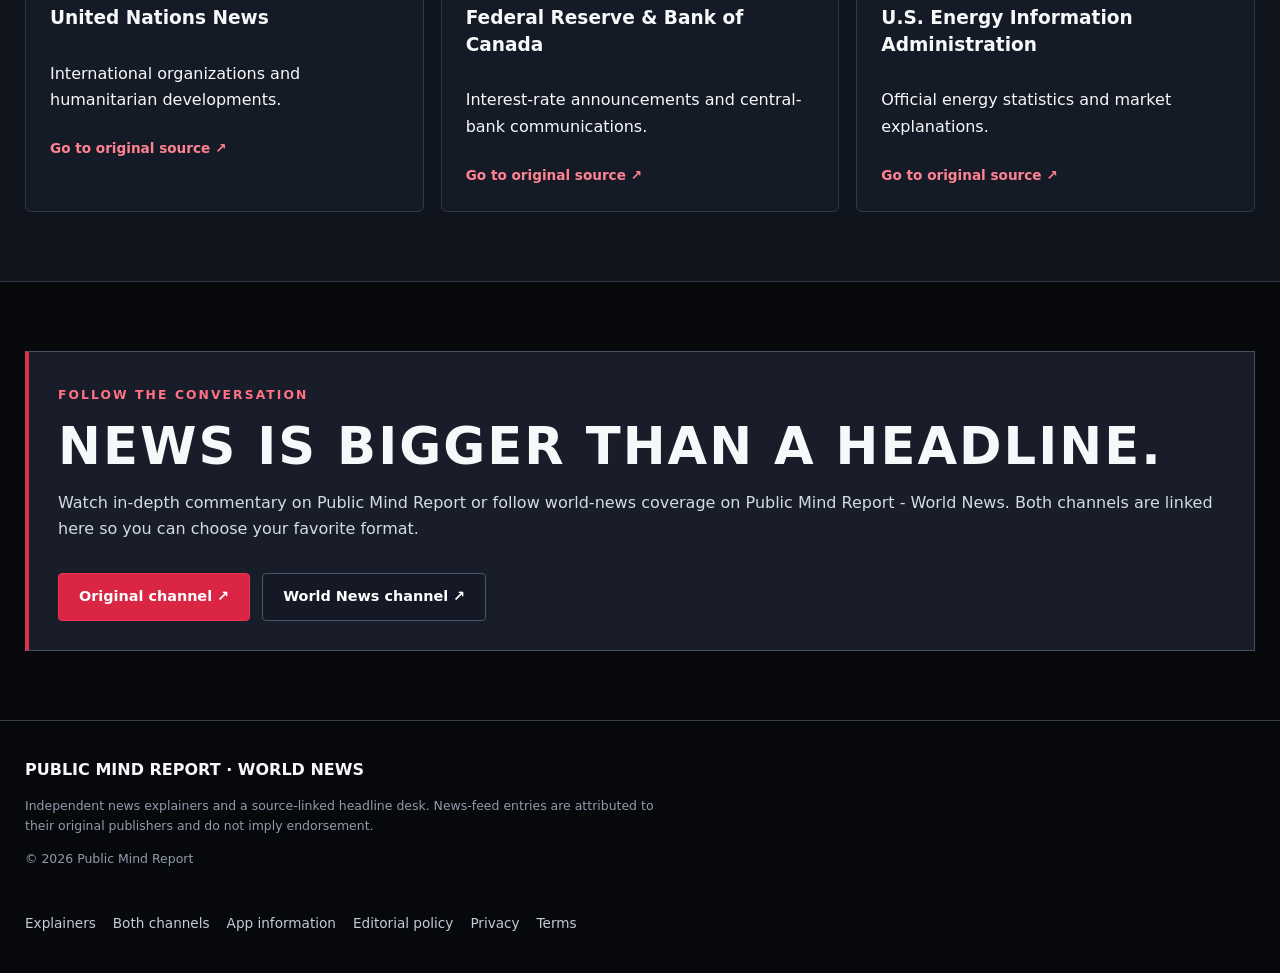
==== commit 0f28d47c: "Replace every sponsorship placement with prominent links to both YouTube channels" ====
--- a/index.html
+++ b/index.html
@@ -6,13 +6,18 @@
 <meta property="og:image" content="https://soundverse7.github.io/jarvis-news-oauth-info/assets/pm-emblem.svg"><meta property="og:url" content="https://soundverse7.github.io/jarvis-news-oauth-info/"><meta name="twitter:card" content="summary">
 <link rel="canonical" href="https://soundverse7.github.io/jarvis-news-oauth-info/"><link rel="icon" type="image/svg+xml" href="assets/pm-emblem.svg"><link rel="stylesheet" href="assets/newsroom.css">
 <script type="application/ld+json">{"@context":"https://schema.org","@type":"WebSite","name":"Public Mind Report - World News","url":"https://soundverse7.github.io/jarvis-news-oauth-info/","description":"World news source links and original economic explainers"}</script>
-<script defer src="assets/newsroom.js"></script>
+<script defer src="assets/newsroom.js"></script><script defer src="assets/channels.js"></script>
 </head><body>
 <div class="topline"><div class="container"><span>PUBLIC MIND REPORT · WORLD NEWS</span><span>Independent reporting tools · Source-linked coverage</span></div></div>
-<header class="sitehead"><div class="container headrow"><a class="brand" href="index.html"><img class="brand-logo" src="assets/pm-emblem.svg" alt="Public Mind Report emblem" width="54" height="54"><span>PUBLIC MIND REPORT<small>WORLD NEWS · ECONOMY · ENERGY</small></span></a><nav class="nav" aria-label="Main navigation"><a href="#news">Latest news</a><a href="insights.html">Explainers</a><a href="app.html">About JARVIS</a><a class="nav-cta" href="support.html">Support the newsroom</a></nav></div></header>
+<header class="sitehead"><div class="container headrow"><a class="brand" href="index.html"><img class="brand-logo" src="assets/pm-emblem.svg" alt="Public Mind Report emblem" width="54" height="54"><span>PUBLIC MIND REPORT<small>WORLD NEWS · ECONOMY · ENERGY</small></span></a><nav class="nav" aria-label="Main navigation"><a href="#news">Latest news</a><a href="insights.html">Explainers</a><a href="app.html">About JARVIS</a><a class="nav-cta" href="channels.html">Our YouTube channels</a></nav></div></header>
 <div class="ticker"><div class="container"><strong><span class="live-dot"></span>LATEST FROM SOURCE</strong><a id="headline-ticker" href="#news">See the latest source-attributed headlines</a><span class="ticker-meta" id="ticker-source">News desk</span></div></div>
 <main>
-<section class="hero"><div class="container hero-layout"><div><span class="eyebrow">WORLD AFFAIRS / MARKETS / THE REAL ECONOMY</span><h1>THE WORLD<br>DOESN'T <em>WAIT.</em></h1><p class="lead">Wars. Markets. Oil. Debt. The decisions that change your life. Follow developing stories through their original sources, then explore clear explanations of what the headlines mean.</p><div class="hero-actions"><a class="btn" href="#news">Explore latest headlines ↓</a><a class="btn btn-outline" href="https://www.youtube.com/channel/UCc3QJDTVAvImoGQSHOHTu3Q?sub_confirmation=1" target="_blank" rel="noopener noreferrer">Watch on YouTube ↗</a></div></div><div class="hero-visual"><img src="assets/pm-emblem.svg" alt="Red-and-silver PM world news emblem" width="330" height="330"></div></div></section>
+<section class="hero"><div class="container hero-layout"><div><span class="eyebrow">WORLD AFFAIRS / MARKETS / THE REAL ECONOMY</span><h1>THE WORLD<br>DOESN'T <em>WAIT.</em></h1><p class="lead">Wars. Markets. Oil. Debt. The decisions that change your life. Follow developing stories through their original sources, then explore clear explanations of what the headlines mean.</p><div class="hero-actions"><a class="btn" href="#news">Explore latest headlines ↓</a><a class="btn btn-outline" href="channels.html">Explore both channels ↗</a></div></div><div class="hero-visual"><img src="assets/pm-emblem.svg" alt="Red-and-silver PM world news emblem" width="330" height="330"></div></div></section>
+<section class="section section-alt" id="our-channels"><div class="container"><span class="eyebrow">WATCH ON YOUTUBE</span><div class="section-heading"><div><h2>Explore our two channels</h2><p class="section-desc">Different formats, one focus: understanding the news and what it means for everyday life. Subscribe to the channel you want to follow.</p></div><a class="source-link" href="channels.html">Full channel guide ↗</a></div>
+<div class="channel-pair">
+<article class="channel-card"><div class="channel-topline"><span class="channel-number">01 · ORIGINAL CHANNEL</span><span class="channel-topic">PODCASTS · ECONOMY · COMMENTARY</span></div><div class="channel-hero"><img src="assets/pm-emblem.svg" alt="" width="94" height="94"><div><h2>PUBLIC MIND REPORT</h2><p class="handle">@PUBLICMINDREPORT</p></div></div><p class="channel-description">Long-form conversations and viewpoints about geopolitics, financial pressures and decisions affecting families.</p><div class="channel-buttons"><a class="btn" href="https://www.youtube.com/@PUBLICMINDREPORT?sub_confirmation=1" target="_blank" rel="noopener noreferrer">Subscribe ↗</a><a class="btn btn-outline" href="https://www.youtube.com/@PUBLICMINDREPORT/videos" target="_blank" rel="noopener noreferrer">Watch videos ↗</a></div></article>
+<article class="channel-card channel-card-news"><div class="channel-topline"><span class="channel-number">02 · WORLD NEWS</span><span class="channel-topic">HEADLINES · WORLD EVENTS · SHORTS</span></div><div class="channel-hero"><img src="assets/pm-emblem.svg" alt="" width="94" height="94"><div><h2>PUBLIC MIND REPORT — WORLD NEWS</h2><p class="handle">@PublicMindReportNews</p></div></div><p class="channel-description">International developments, video news and short explainers with direct links to the original reporting.</p><div class="channel-buttons"><a class="btn" href="https://www.youtube.com/@PublicMindReportNews?sub_confirmation=1" target="_blank" rel="noopener noreferrer">Subscribe ↗</a><a class="btn btn-outline" href="https://www.youtube.com/@PublicMindReportNews/videos" target="_blank" rel="noopener noreferrer">Watch videos ↗</a></div></article>
+</div></div></section>
 <section class="section" id="news"><div class="container"><div class="section-heading"><div><span class="eyebrow">THE NEWS DESK</span><h2>Latest headlines</h2><p class="section-desc">Automatic links to reporting and official releases. Headlines belong to the credited publishers. Click through for full context and updates.</p></div><div class="update-status"><span class="live-dot"></span><span id="last-checked">Checking sources…</span></div></div>
 <div class="toolbar"><div class="tabs" role="group" aria-label="Filter news by category"><button data-category="All" aria-pressed="true">All news</button><button data-category="World" aria-pressed="false">World</button><button data-category="Economy" aria-pressed="false">Economy</button><button data-category="Energy" aria-pressed="false">Energy</button></div><input class="search" id="news-search" type="search" placeholder="Search headlines" aria-label="Search headlines"></div>
 <div class="featured-news" id="featured-news" aria-label="Featured source headline"></div><div class="stories" id="stories" aria-live="polite"></div><button class="morebtn" id="show-more" hidden>Show more headlines</button>
@@ -23,7 +28,7 @@
 <article class="explain-card"><span class="explain-num">02 / ECONOMY</span><h3>Why central bank decisions matter far beyond Wall Street</h3><p>Understand policy rates, debt refinancing, mortgage payments and slower demand.</p><a href="insights.html#rates">Read the explainer ↗</a></article>
 <article class="explain-card"><span class="explain-num">03 / VERIFICATION</span><h3>How to check shocking videos before sharing them</h3><p>A practical way to separate verified footage, recycled clips and unsupported claims.</p><a href="insights.html#footage">Read the explainer ↗</a></article>
 </div></div></section>
-<section class="section"><div class="container yt-row"><div><span class="eyebrow">ON YOUTUBE</span><h2>Go beyond the headline</h2><p class="lead">Public Mind Report - World News explains big global stories in videos and Shorts. Subscribe for upcoming coverage and help an independent channel grow.</p><div class="hero-actions"><a class="btn" href="https://www.youtube.com/channel/UCc3QJDTVAvImoGQSHOHTu3Q?sub_confirmation=1" target="_blank" rel="noopener noreferrer">Subscribe to Public Mind Report ↗</a><a class="btn btn-outline" href="https://www.youtube.com/channel/UCc3QJDTVAvImoGQSHOHTu3Q/videos" target="_blank" rel="noopener noreferrer">Browse videos ↗</a></div></div><aside class="yt-panel"><strong>INDEPENDENT NEWSROOM</strong><h3>Your attention helps build the channel.</h3><p>Every genuine subscriber, thoughtful share and watch helps us develop an audience. We do not sell followers or purchase fake engagement.</p><a href="support.html" class="source-link">Learn how to support this work ↗</a></aside></div></section>
+<section class="section"><div class="container"><span class="eyebrow">ON BOTH YOUTUBE CHANNELS</span><div class="section-heading"><div><h2>Watch the latest videos</h2><p class="section-desc">Recent videos from @PUBLICMINDREPORT and @PublicMindReportNews appear here automatically when available.</p></div><a class="source-link" href="channels.html#latest-videos">Browse more videos ↗</a></div><div id="home-videos" class="video-grid" aria-live="polite"><p class="empty">Checking the public YouTube video feeds…</p></div><p class="disclosure">Public video titles and thumbnails come from the YouTube channels' public feeds. Open a video to watch on YouTube.</p></div></section>
 <section class="section section-alt"><div class="container"><span class="eyebrow">SOURCE FIRST</span><h2>Know where the headlines come from</h2><p class="section-desc">Our automated feed favors public-information sources. We attribute headlines, link directly to original pages and avoid republishing photographs or full articles.</p><div class="cards stories" style="margin-top:24px"><article class="story"><span class="article-tag">WORLD</span><h3>United Nations News</h3><p>International organizations and humanitarian developments.</p><a class="source-link" href="https://news.un.org/en/" rel="noopener noreferrer" target="_blank">Go to original source ↗</a></article><article class="story"><span class="article-tag">ECONOMY</span><h3>Federal Reserve & Bank of Canada</h3><p>Interest-rate announcements and central-bank communications.</p><a class="source-link" href="https://www.bankofcanada.ca/" target="_blank" rel="noopener noreferrer">Go to original source ↗</a></article><article class="story"><span class="article-tag">ENERGY</span><h3>U.S. Energy Information Administration</h3><p>Official energy statistics and market explanations.</p><a class="source-link" href="https://www.eia.gov/todayinenergy/" target="_blank" rel="noopener noreferrer">Go to original source ↗</a></article></div></div></section>
-<section class="section"><div class="container"><div class="yt-panel"><span class="eyebrow">SPONSORSHIP & PARTNERSHIPS</span><h2>Interested in supporting independent news explainers?</h2><p>We welcome relevant partnership inquiries. Any future paid content will be clearly disclosed. No sponsorship or advertising placement is being sold through this website today.</p><a class="btn" href="support.html">Partnership information ↗</a></div></div></section>
-</main><footer class="sitefooter"><div class="container footergrid"><div><strong>PUBLIC MIND REPORT · WORLD NEWS</strong><p>Independent news explainers and a source-linked headline desk. News-feed entries are attributed to their original publishers and do not imply endorsement.</p><p>© 2026 Public Mind Report</p></div><div><a href="insights.html">Explainers</a><a href="support.html">Support</a><a href="app.html">App information</a><a href="editorial.html">Editorial policy</a><a href="privacy.html">Privacy</a><a href="terms.html">Terms</a></div></div></footer></body></html>+<section class="section"><div class="container"><div class="yt-panel"><span class="eyebrow">FOLLOW THE CONVERSATION</span><h2>News is bigger than a headline.</h2><p>Watch in-depth commentary on Public Mind Report or follow world-news coverage on Public Mind Report - World News. Both channels are linked here so you can choose your favorite format.</p><div class="hero-actions"><a class="btn" href="https://www.youtube.com/@PUBLICMINDREPORT" target="_blank" rel="noopener noreferrer">Original channel ↗</a><a class="btn btn-outline" href="https://www.youtube.com/@PublicMindReportNews" target="_blank" rel="noopener noreferrer">World News channel ↗</a></div></div></div></section>
+</main><footer class="sitefooter"><div class="container footergrid"><div><strong>PUBLIC MIND REPORT · WORLD NEWS</strong><p>Independent news explainers and a source-linked headline desk. News-feed entries are attributed to their original publishers and do not imply endorsement.</p><p>© 2026 Public Mind Report</p></div><div><a href="insights.html">Explainers</a><a href="channels.html">Both channels</a><a href="app.html">App information</a><a href="editorial.html">Editorial policy</a><a href="privacy.html">Privacy</a><a href="terms.html">Terms</a></div></div></footer></body></html>
--- a/assets/newsroom.css
+++ b/assets/newsroom.css
@@ -1 +1,34 @@
-:root{color-scheme:dark;--bg:#08090d;--surface:#11151d;--surface2:#161c27;--ink:#f7f8fa;--muted:#b0bac6;--accent:#f23550;--accent2:#fe7b55;--line:#303745;--max:1230px}*{box-sizing:border-box}html{scroll-behavior:smooth}body{margin:0;background:var(--bg);color:var(--ink);font:16px/1.65 system-ui,-apple-system,Segoe UI,Arial,sans-serif}a{color:inherit}button,input{font:inherit}button{cursor:pointer}button:focus-visible,a:focus-visible,input:focus-visible{outline:3px solid #fff;outline-offset:3px}.container{width:min(var(--max),calc(100% - 44px));margin-inline:auto}.topline{background:#b81e38;color:#fff;padding:7px 0;font-size:.72rem;font-weight:850;letter-spacing:.14em;text-transform:uppercase}.topline .container{display:flex;justify-content:space-between;gap:12px}.topline span:last-child{opacity:.85}.sitehead{position:sticky;top:0;background:rgba(9,11,16,.96);z-index:20;backdrop-filter:blur(18px);border-bottom:1px solid var(--line)}.headrow{min-height:81px;display:flex;align-items:center;justify-content:space-between;gap:20px}.brand{display:flex;gap:13px;align-items:center;text-decoration:none;font-weight:950;line-height:1.08;letter-spacing:.1em;font-size:1.05rem}.brand-logo{height:54px;width:54px}.brand small{display:block;color:#a8b2c1;font-size:.63rem;letter-spacing:.2em;margin-top:7px}.nav{display:flex;flex-wrap:wrap;align-items:center;gap:24px}.nav a{text-decoration:none;font-size:.82rem;color:#d2d8e1;font-weight:800;text-transform:uppercase;letter-spacing:.04em}.nav a:hover{color:#ff6c7f}.nav .nav-cta{border:1px solid #e93853;padding:11px 16px;border-radius:4px;color:#fff;background:#b61b36}.ticker{border-bottom:1px solid var(--line);background:#121620}.ticker .container{display:flex;align-items:center;min-height:44px;gap:20px}.ticker strong{font-size:.71rem;color:#ff7384;text-transform:uppercase;letter-spacing:.1em;white-space:nowrap}.ticker a{color:#f0f2f6;text-decoration:none;font-size:.88rem;line-height:1.3;overflow:hidden;text-overflow:ellipsis;white-space:nowrap}.ticker-meta{font-size:.69rem;color:#a6b0bd;white-space:nowrap;margin-left:auto}.hero{position:relative;overflow:hidden;border-bottom:1px solid var(--line);background:radial-gradient(circle at 86% 36%,rgba(216,32,64,.23),transparent 31%),linear-gradient(125deg,#171c28 0%,#0a0c11 76%)}.hero:after{content:"";position:absolute;inset:0;pointer-events:none;opacity:.12;background-image:linear-gradient(90deg,#8892a3 1px,transparent 1px),linear-gradient(0deg,#8892a3 1px,transparent 1px);background-size:70px 70px;mask-image:linear-gradient(to right,transparent,black)}.hero-layout{position:relative;z-index:1;display:grid;grid-template-columns:minmax(0,1.4fr) minmax(250px,.65fr);gap:38px;align-items:center;min-height:410px;padding-top:66px;padding-bottom:65px}.eyebrow{font-weight:900;text-transform:uppercase;letter-spacing:.17em;font-size:.77rem;color:#ff7184}.hero h1{font-family:Impact,"Arial Narrow",system-ui,sans-serif;font-size:clamp(3.5rem,6.8vw,6.8rem);font-weight:900;letter-spacing:.012em;line-height:.95;margin:18px 0 22px;text-transform:uppercase}.hero h1 em{font-style:normal;color:#fb3453}.lead{font-size:1.15rem;color:#bfc9d5;max-width:635px}.hero-actions{display:flex;gap:12px;flex-wrap:wrap;margin-top:30px}.btn{display:inline-flex;justify-content:center;align-items:center;gap:9px;min-height:48px;padding:11px 20px;background:#da2545;color:#fff;text-decoration:none;border:1px solid #ee3353;font-weight:850;border-radius:4px;font-size:.9rem}.btn:hover{background:#f33656}.btn-outline{background:#141925;border-color:#4b5668}.btn-outline:hover{background:#232b3b}.hero-visual{position:relative;max-width:330px;margin-inline:auto}.hero-visual img{display:block;width:100%;filter:drop-shadow(0 0 55px rgba(241,42,75,.19))}.hero-visual:before{content:"";position:absolute;width:103%;aspect-ratio:1;border:1px solid rgba(242,67,92,.38);border-radius:50%;top:0;left:0;transform:scale(1.13)}.section{padding:69px 0}.section-alt{background:#10141c;border-block:1px solid var(--line)}.section-heading{display:flex;justify-content:space-between;align-items:end;gap:18px;margin-bottom:28px}.section h2{font-family:Impact,"Arial Narrow",system-ui,sans-serif;text-transform:uppercase;letter-spacing:.04em;line-height:1.08;font-size:clamp(2.3rem,4vw,3.8rem);margin:11px 0}.section-desc{color:var(--muted);margin:8px 0 0;max-width:750px}.update-status{font-size:.77rem;color:#bac4d1;text-align:right}.live-dot{display:inline-block;background:#ff4360;width:8px;height:8px;border-radius:50%;margin-right:8px}.toolbar{display:flex;align-items:center;justify-content:space-between;gap:15px;flex-wrap:wrap;margin:20px 0 25px}.tabs{display:flex;gap:8px;flex-wrap:wrap}.tabs button{background:#1c2431;color:#c4cddb;padding:9px 16px;border:1px solid #334052;border-radius:3px;font-weight:700;font-size:.83rem}.tabs button[aria-pressed="true"]{background:#c52642;border-color:#f44662;color:white}.search{background:#151a24;border:1px solid #3c4657;padding:10px 15px;color:#fff;border-radius:4px;width:min(100%,270px)}.featured-news{display:grid;grid-template-columns:1fr 1fr;border:1px solid var(--line);background:linear-gradient(125deg,#1e2534,#10151e);border-radius:7px;overflow:hidden;margin:22px 0}.feature-design{background:radial-gradient(circle at 45% 42%,#672136 0%,#271a2b 41%,#151924 72%);min-height:290px;display:grid;place-items:center;position:relative;overflow:hidden}.feature-design svg{width:78%;max-width:365px;opacity:.65}.feature-design:after{content:"WORLD NEWS";position:absolute;bottom:24px;left:24px;color:#fff;font-weight:900;letter-spacing:.28em;font-size:.78rem}.feature-copy{padding:42px 38px;align-self:center}.article-tag{display:inline-block;color:#ff7a8d;font-weight:900;text-transform:uppercase;letter-spacing:.1em;font-size:.73rem}.feature-copy h3{font-size:clamp(1.55rem,2.7vw,2.6rem);line-height:1.18;margin:15px 0}.feature-copy h3 a{text-decoration:none}.feature-copy h3 a:hover,.story h3 a:hover{color:#ff6a7f}.byline{font-size:.8rem;color:#aebaca}.byline span{color:#e3e8f0}.source-link{display:inline-flex;text-decoration:none;font-weight:850;margin-top:20px;color:#ff8291;font-size:.85rem}.stories{display:grid;grid-template-columns:repeat(3,minmax(0,1fr));gap:17px}.story{border:1px solid var(--line);border-radius:6px;background:#151b26;padding:25px 24px;min-height:240px;display:flex;flex-direction:column}.story h3{font-size:1.16rem;line-height:1.43;margin:13px 0;overflow-wrap:anywhere}.story h3 a{text-decoration:none}.story .byline{margin-top:auto;padding-top:16px}.story .source-link{margin-top:8px}.empty{background:#161c27;border:1px dashed #576176;border-radius:8px;padding:35px;color:#d9e0ea}.empty a{color:#ff7184}.morebtn{margin:27px auto 0;display:block;background:transparent;border:1px solid #677186;color:#fff;padding:11px 27px;border-radius:4px}.explainers{display:grid;grid-template-columns:repeat(3,minmax(0,1fr));gap:18px}.explain-card{border:1px solid var(--line);background:#181f2b;border-radius:7px;padding:28px;min-height:278px;display:flex;flex-direction:column}.explain-num{color:#ff566f;font-size:.85rem;font-weight:900;letter-spacing:.1em}.explain-card h3{font-size:1.38rem;line-height:1.3;margin:15px 0 10px}.explain-card p{color:#afbac9;margin:0 0 18px}.explain-card a{font-weight:850;color:#ff8594;margin-top:auto}.yt-row{display:grid;grid-template-columns:1.3fr .7fr;gap:38px;align-items:center}.yt-panel{background:#181d29;border:1px solid #475063;border-left:4px solid #df304d;padding:29px}.yt-panel strong{font-size:.75rem;color:#ff7184;letter-spacing:.15em}.yt-panel p{color:#d4dbe5}.disclosure{font-size:.8rem;color:#b5becb;line-height:1.7}.sitefooter{background:#07080c;border-top:1px solid #3a414e;padding:36px 0}.footergrid{display:flex;gap:28px;justify-content:space-between;flex-wrap:wrap}.sitefooter a{color:#c2cbd9;font-size:.85rem;text-decoration:none;margin-right:17px}.sitefooter a:hover{color:white}.sitefooter p{color:#8f9cac;font-size:.78rem;max-width:650px}.page-head{padding:66px 0 28px;border-bottom:1px solid var(--line);background:linear-gradient(120deg,#181e29,#0d1016)}.page-head h1{font-family:Impact,"Arial Narrow",system-ui,sans-serif;font-size:clamp(3rem,5vw,5rem);line-height:1;letter-spacing:.015em;text-transform:uppercase;margin:16px 0}.content{max-width:860px;padding-top:45px;padding-bottom:90px}.content h2{font-size:1.5rem;line-height:1.3;margin:36px 0 12px}.content h3{font-size:1.17rem;margin:24px 0 8px}.content p,.content li{color:#c0cbd8}.content a{color:#ff8898}.callout{background:#1a2230;border:1px solid #3d4c61;border-left:4px solid #ec3756;padding:24px;margin:26px 0;border-radius:4px}.figure-pull{font-family:Impact,"Arial Narrow",system-ui,sans-serif;font-size:2rem;line-height:1.25;color:#fff;margin:24px 0}.two-cols{display:grid;grid-template-columns:1fr 1fr;gap:20px}.support-grid{display:grid;grid-template-columns:1fr 1fr;gap:18px}.support-grid article{border:1px solid #3c4658;background:#151c27;padding:28px;border-radius:7px}.support-grid h3{margin-top:8px}.support-grid p{color:#bec8d4}small.note{color:#aebbc9}@media(max-width:980px){.hero-layout,.yt-row{grid-template-columns:1fr}.hero-layout{gap:25px}.hero-visual{display:none}.stories,.explainers{grid-template-columns:repeat(2,minmax(0,1fr))}.nav{gap:13px}.featured-news{grid-template-columns:1fr 1fr}}@media(max-width:710px){.topline span:last-child{display:none}.headrow{flex-direction:column;align-items:flex-start;padding:12px 0}.brand-logo{width:44px;height:44px}.nav{padding-bottom:10px;gap:13px}.nav a{font-size:.74rem}.hero-layout{min-height:0;padding:57px 0}.hero h1{font-size:clamp(2.9rem,14vw,4.8rem)}.section{padding:52px 0}.section-heading{align-items:flex-start;flex-direction:column}.update-status{text-align:left}.featured-news,.stories,.explainers,.two-cols,.support-grid{grid-template-columns:1fr}.feature-design{min-height:180px}.feature-copy{padding:27px}.story{min-height:180px}.ticker-meta{display:none}.container{width:calc(100% - 30px)}}+:root{color-scheme:dark;--bg:#08090d;--surface:#11151d;--surface2:#161c27;--ink:#f7f8fa;--muted:#b0bac6;--accent:#f23550;--accent2:#fe7b55;--line:#303745;--max:1230px}*{box-sizing:border-box}html{scroll-behavior:smooth}body{margin:0;background:var(--bg);color:var(--ink);font:16px/1.65 system-ui,-apple-system,Segoe UI,Arial,sans-serif}a{color:inherit}button,input{font:inherit}button{cursor:pointer}button:focus-visible,a:focus-visible,input:focus-visible{outline:3px solid #fff;outline-offset:3px}.container{width:min(var(--max),calc(100% - 44px));margin-inline:auto}.topline{background:#b81e38;color:#fff;padding:7px 0;font-size:.72rem;font-weight:850;letter-spacing:.14em;text-transform:uppercase}.topline .container{display:flex;justify-content:space-between;gap:12px}.topline span:last-child{opacity:.85}.sitehead{position:sticky;top:0;background:rgba(9,11,16,.96);z-index:20;backdrop-filter:blur(18px);border-bottom:1px solid var(--line)}.headrow{min-height:81px;display:flex;align-items:center;justify-content:space-between;gap:20px}.brand{display:flex;gap:13px;align-items:center;text-decoration:none;font-weight:950;line-height:1.08;letter-spacing:.1em;font-size:1.05rem}.brand-logo{height:54px;width:54px}.brand small{display:block;color:#a8b2c1;font-size:.63rem;letter-spacing:.2em;margin-top:7px}.nav{display:flex;flex-wrap:wrap;align-items:center;gap:24px}.nav a{text-decoration:none;font-size:.82rem;color:#d2d8e1;font-weight:800;text-transform:uppercase;letter-spacing:.04em}.nav a:hover{color:#ff6c7f}.nav .nav-cta{border:1px solid #e93853;padding:11px 16px;border-radius:4px;color:#fff;background:#b61b36}.ticker{border-bottom:1px solid var(--line);background:#121620}.ticker .container{display:flex;align-items:center;min-height:44px;gap:20px}.ticker strong{font-size:.71rem;color:#ff7384;text-transform:uppercase;letter-spacing:.1em;white-space:nowrap}.ticker a{color:#f0f2f6;text-decoration:none;font-size:.88rem;line-height:1.3;overflow:hidden;text-overflow:ellipsis;white-space:nowrap}.ticker-meta{font-size:.69rem;color:#a6b0bd;white-space:nowrap;margin-left:auto}.hero{position:relative;overflow:hidden;border-bottom:1px solid var(--line);background:radial-gradient(circle at 86% 36%,rgba(216,32,64,.23),transparent 31%),linear-gradient(125deg,#171c28 0%,#0a0c11 76%)}.hero:after{content:"";position:absolute;inset:0;pointer-events:none;opacity:.12;background-image:linear-gradient(90deg,#8892a3 1px,transparent 1px),linear-gradient(0deg,#8892a3 1px,transparent 1px);background-size:70px 70px;mask-image:linear-gradient(to right,transparent,black)}.hero-layout{position:relative;z-index:1;display:grid;grid-template-columns:minmax(0,1.4fr) minmax(250px,.65fr);gap:38px;align-items:center;min-height:410px;padding-top:66px;padding-bottom:65px}.eyebrow{font-weight:900;text-transform:uppercase;letter-spacing:.17em;font-size:.77rem;color:#ff7184}.hero h1{font-family:Impact,"Arial Narrow",system-ui,sans-serif;font-size:clamp(3.5rem,6.8vw,6.8rem);font-weight:900;letter-spacing:.012em;line-height:.95;margin:18px 0 22px;text-transform:uppercase}.hero h1 em{font-style:normal;color:#fb3453}.lead{font-size:1.15rem;color:#bfc9d5;max-width:635px}.hero-actions{display:flex;gap:12px;flex-wrap:wrap;margin-top:30px}.btn{display:inline-flex;justify-content:center;align-items:center;gap:9px;min-height:48px;padding:11px 20px;background:#da2545;color:#fff;text-decoration:none;border:1px solid #ee3353;font-weight:850;border-radius:4px;font-size:.9rem}.btn:hover{background:#f33656}.btn-outline{background:#141925;border-color:#4b5668}.btn-outline:hover{background:#232b3b}.hero-visual{position:relative;max-width:330px;margin-inline:auto}.hero-visual img{display:block;width:100%;filter:drop-shadow(0 0 55px rgba(241,42,75,.19))}.hero-visual:before{content:"";position:absolute;width:103%;aspect-ratio:1;border:1px solid rgba(242,67,92,.38);border-radius:50%;top:0;left:0;transform:scale(1.13)}.section{padding:69px 0}.section-alt{background:#10141c;border-block:1px solid var(--line)}.section-heading{display:flex;justify-content:space-between;align-items:end;gap:18px;margin-bottom:28px}.section h2{font-family:Impact,"Arial Narrow",system-ui,sans-serif;text-transform:uppercase;letter-spacing:.04em;line-height:1.08;font-size:clamp(2.3rem,4vw,3.8rem);margin:11px 0}.section-desc{color:var(--muted);margin:8px 0 0;max-width:750px}.update-status{font-size:.77rem;color:#bac4d1;text-align:right}.live-dot{display:inline-block;background:#ff4360;width:8px;height:8px;border-radius:50%;margin-right:8px}.toolbar{display:flex;align-items:center;justify-content:space-between;gap:15px;flex-wrap:wrap;margin:20px 0 25px}.tabs{display:flex;gap:8px;flex-wrap:wrap}.tabs button{background:#1c2431;color:#c4cddb;padding:9px 16px;border:1px solid #334052;border-radius:3px;font-weight:700;font-size:.83rem}.tabs button[aria-pressed="true"]{background:#c52642;border-color:#f44662;color:white}.search{background:#151a24;border:1px solid #3c4657;padding:10px 15px;color:#fff;border-radius:4px;width:min(100%,270px)}.featured-news{display:grid;grid-template-columns:1fr 1fr;border:1px solid var(--line);background:linear-gradient(125deg,#1e2534,#10151e);border-radius:7px;overflow:hidden;margin:22px 0}.feature-design{background:radial-gradient(circle at 45% 42%,#672136 0%,#271a2b 41%,#151924 72%);min-height:290px;display:grid;place-items:center;position:relative;overflow:hidden}.feature-design svg{width:78%;max-width:365px;opacity:.65}.feature-design:after{content:"WORLD NEWS";position:absolute;bottom:24px;left:24px;color:#fff;font-weight:900;letter-spacing:.28em;font-size:.78rem}.feature-copy{padding:42px 38px;align-self:center}.article-tag{display:inline-block;color:#ff7a8d;font-weight:900;text-transform:uppercase;letter-spacing:.1em;font-size:.73rem}.feature-copy h3{font-size:clamp(1.55rem,2.7vw,2.6rem);line-height:1.18;margin:15px 0}.feature-copy h3 a{text-decoration:none}.feature-copy h3 a:hover,.story h3 a:hover{color:#ff6a7f}.byline{font-size:.8rem;color:#aebaca}.byline span{color:#e3e8f0}.source-link{display:inline-flex;text-decoration:none;font-weight:850;margin-top:20px;color:#ff8291;font-size:.85rem}.stories{display:grid;grid-template-columns:repeat(3,minmax(0,1fr));gap:17px}.story{border:1px solid var(--line);border-radius:6px;background:#151b26;padding:25px 24px;min-height:240px;display:flex;flex-direction:column}.story h3{font-size:1.16rem;line-height:1.43;margin:13px 0;overflow-wrap:anywhere}.story h3 a{text-decoration:none}.story .byline{margin-top:auto;padding-top:16px}.story .source-link{margin-top:8px}.empty{background:#161c27;border:1px dashed #576176;border-radius:8px;padding:35px;color:#d9e0ea}.empty a{color:#ff7184}.morebtn{margin:27px auto 0;display:block;background:transparent;border:1px solid #677186;color:#fff;padding:11px 27px;border-radius:4px}.explainers{display:grid;grid-template-columns:repeat(3,minmax(0,1fr));gap:18px}.explain-card{border:1px solid var(--line);background:#181f2b;border-radius:7px;padding:28px;min-height:278px;display:flex;flex-direction:column}.explain-num{color:#ff566f;font-size:.85rem;font-weight:900;letter-spacing:.1em}.explain-card h3{font-size:1.38rem;line-height:1.3;margin:15px 0 10px}.explain-card p{color:#afbac9;margin:0 0 18px}.explain-card a{font-weight:850;color:#ff8594;margin-top:auto}.yt-row{display:grid;grid-template-columns:1.3fr .7fr;gap:38px;align-items:center}.yt-panel{background:#181d29;border:1px solid #475063;border-left:4px solid #df304d;padding:29px}.yt-panel strong{font-size:.75rem;color:#ff7184;letter-spacing:.15em}.yt-panel p{color:#d4dbe5}.disclosure{font-size:.8rem;color:#b5becb;line-height:1.7}.sitefooter{background:#07080c;border-top:1px solid #3a414e;padding:36px 0}.footergrid{display:flex;gap:28px;justify-content:space-between;flex-wrap:wrap}.sitefooter a{color:#c2cbd9;font-size:.85rem;text-decoration:none;margin-right:17px}.sitefooter a:hover{color:white}.sitefooter p{color:#8f9cac;font-size:.78rem;max-width:650px}.page-head{padding:66px 0 28px;border-bottom:1px solid var(--line);background:linear-gradient(120deg,#181e29,#0d1016)}.page-head h1{font-family:Impact,"Arial Narrow",system-ui,sans-serif;font-size:clamp(3rem,5vw,5rem);line-height:1;letter-spacing:.015em;text-transform:uppercase;margin:16px 0}.content{max-width:860px;padding-top:45px;padding-bottom:90px}.content h2{font-size:1.5rem;line-height:1.3;margin:36px 0 12px}.content h3{font-size:1.17rem;margin:24px 0 8px}.content p,.content li{color:#c0cbd8}.content a{color:#ff8898}.callout{background:#1a2230;border:1px solid #3d4c61;border-left:4px solid #ec3756;padding:24px;margin:26px 0;border-radius:4px}.figure-pull{font-family:Impact,"Arial Narrow",system-ui,sans-serif;font-size:2rem;line-height:1.25;color:#fff;margin:24px 0}.two-cols{display:grid;grid-template-columns:1fr 1fr;gap:20px}.support-grid{display:grid;grid-template-columns:1fr 1fr;gap:18px}.support-grid article{border:1px solid #3c4658;background:#151c27;padding:28px;border-radius:7px}.support-grid h3{margin-top:8px}.support-grid p{color:#bec8d4}small.note{color:#aebbc9}@media(max-width:980px){.hero-layout,.yt-row{grid-template-columns:1fr}.hero-layout{gap:25px}.hero-visual{display:none}.stories,.explainers{grid-template-columns:repeat(2,minmax(0,1fr))}.nav{gap:13px}.featured-news{grid-template-columns:1fr 1fr}}@media(max-width:710px){.topline span:last-child{display:none}.headrow{flex-direction:column;align-items:flex-start;padding:12px 0}.brand-logo{width:44px;height:44px}.nav{padding-bottom:10px;gap:13px}.nav a{font-size:.74rem}.hero-layout{min-height:0;padding:57px 0}.hero h1{font-size:clamp(2.9rem,14vw,4.8rem)}.section{padding:52px 0}.section-heading{align-items:flex-start;flex-direction:column}.update-status{text-align:left}.featured-news,.stories,.explainers,.two-cols,.support-grid{grid-template-columns:1fr}.feature-design{min-height:180px}.feature-copy{padding:27px}.story{min-height:180px}.ticker-meta{display:none}.container{width:calc(100% - 30px)}}
+[hidden]{display:none!important}
+
+
+/* Two-channel promotion */
+.channel-pair{display:grid;grid-template-columns:repeat(2,minmax(0,1fr));gap:22px}
+.channel-card{border:1px solid #39485e;border-radius:10px;background:linear-gradient(150deg,#172032,#10141c);padding:30px;box-shadow:0 14px 33px rgba(0,0,0,.18)}
+.channel-card-news{background:linear-gradient(155deg,#321827,#11151c);border-color:#703548}
+.channel-topline{display:flex;align-items:center;justify-content:space-between;gap:12px;color:#aab7c7;font-size:.68rem;letter-spacing:.12em;font-weight:850}
+.channel-number{color:#ff6078}
+.channel-hero{display:flex;align-items:center;gap:23px;margin:26px 0 18px}
+.channel-hero img{width:94px;height:94px;flex:none;filter:drop-shadow(0 0 22px #aa274144)}
+.channel-hero h2{font-size:clamp(1.3rem,2.1vw,2rem);font-weight:950;line-height:1.15;margin:5px 0 3px;letter-spacing:-.025em;text-transform:uppercase}
+.handle{margin:3px 0;color:#ff8799;font-weight:750}
+.channel-description{min-height:82px;color:#c3ceda;line-height:1.65}
+.channel-buttons{display:flex;gap:11px;flex-wrap:wrap;margin-top:20px}
+.channel-buttons .btn{font-size:.79rem;padding:10px 14px;min-height:44px}
+.video-grid{display:grid;grid-template-columns:repeat(3,minmax(0,1fr));gap:19px}
+.video-item{overflow:hidden;border-radius:8px;background:#17202b;border:1px solid #3d4757;min-width:0}
+.video-thumb-link{display:block;aspect-ratio:16/9;overflow:hidden;background:linear-gradient(135deg,#202734,#491b2d)}
+.video-thumb-link img{display:block;width:100%;height:100%;object-fit:cover;transition:transform .3s ease}
+.video-thumb-link:hover img{transform:scale(1.03)}
+.video-copy{padding:18px 19px 21px}
+.video-copy .article-tag{font-size:.69rem}
+.video-copy h3{font-size:1.05rem;line-height:1.45;margin:10px 0 13px}
+.video-copy h3 a{color:#f4f7fb;text-decoration:none}
+.video-copy h3 a:hover{color:#ff8495}
+.video-copy .byline{margin:0}
+.promo-mini{border:1px solid #3e4c62;border-radius:9px;background:linear-gradient(128deg,#211725,#131926);padding:30px;display:grid;grid-template-columns:1fr 1fr;gap:22px}
+.promo-mini h3{margin:0 0 8px;font-size:1.45rem;line-height:1.25}
+.promo-mini p{margin:0 0 16px;color:#c6cfdb}
+.promo-mini .handle{margin:0 0 9px}
+@media(max-width:970px){.channel-pair{grid-template-columns:1fr}.channel-description{min-height:0}.video-grid{grid-template-columns:repeat(2,minmax(0,1fr))}}
+@media(max-width:620px){.channel-hero{gap:15px}.channel-hero img{width:72px;height:72px}.channel-card{padding:22px}.promo-mini,.video-grid{grid-template-columns:1fr}.video-copy{padding:17px}}
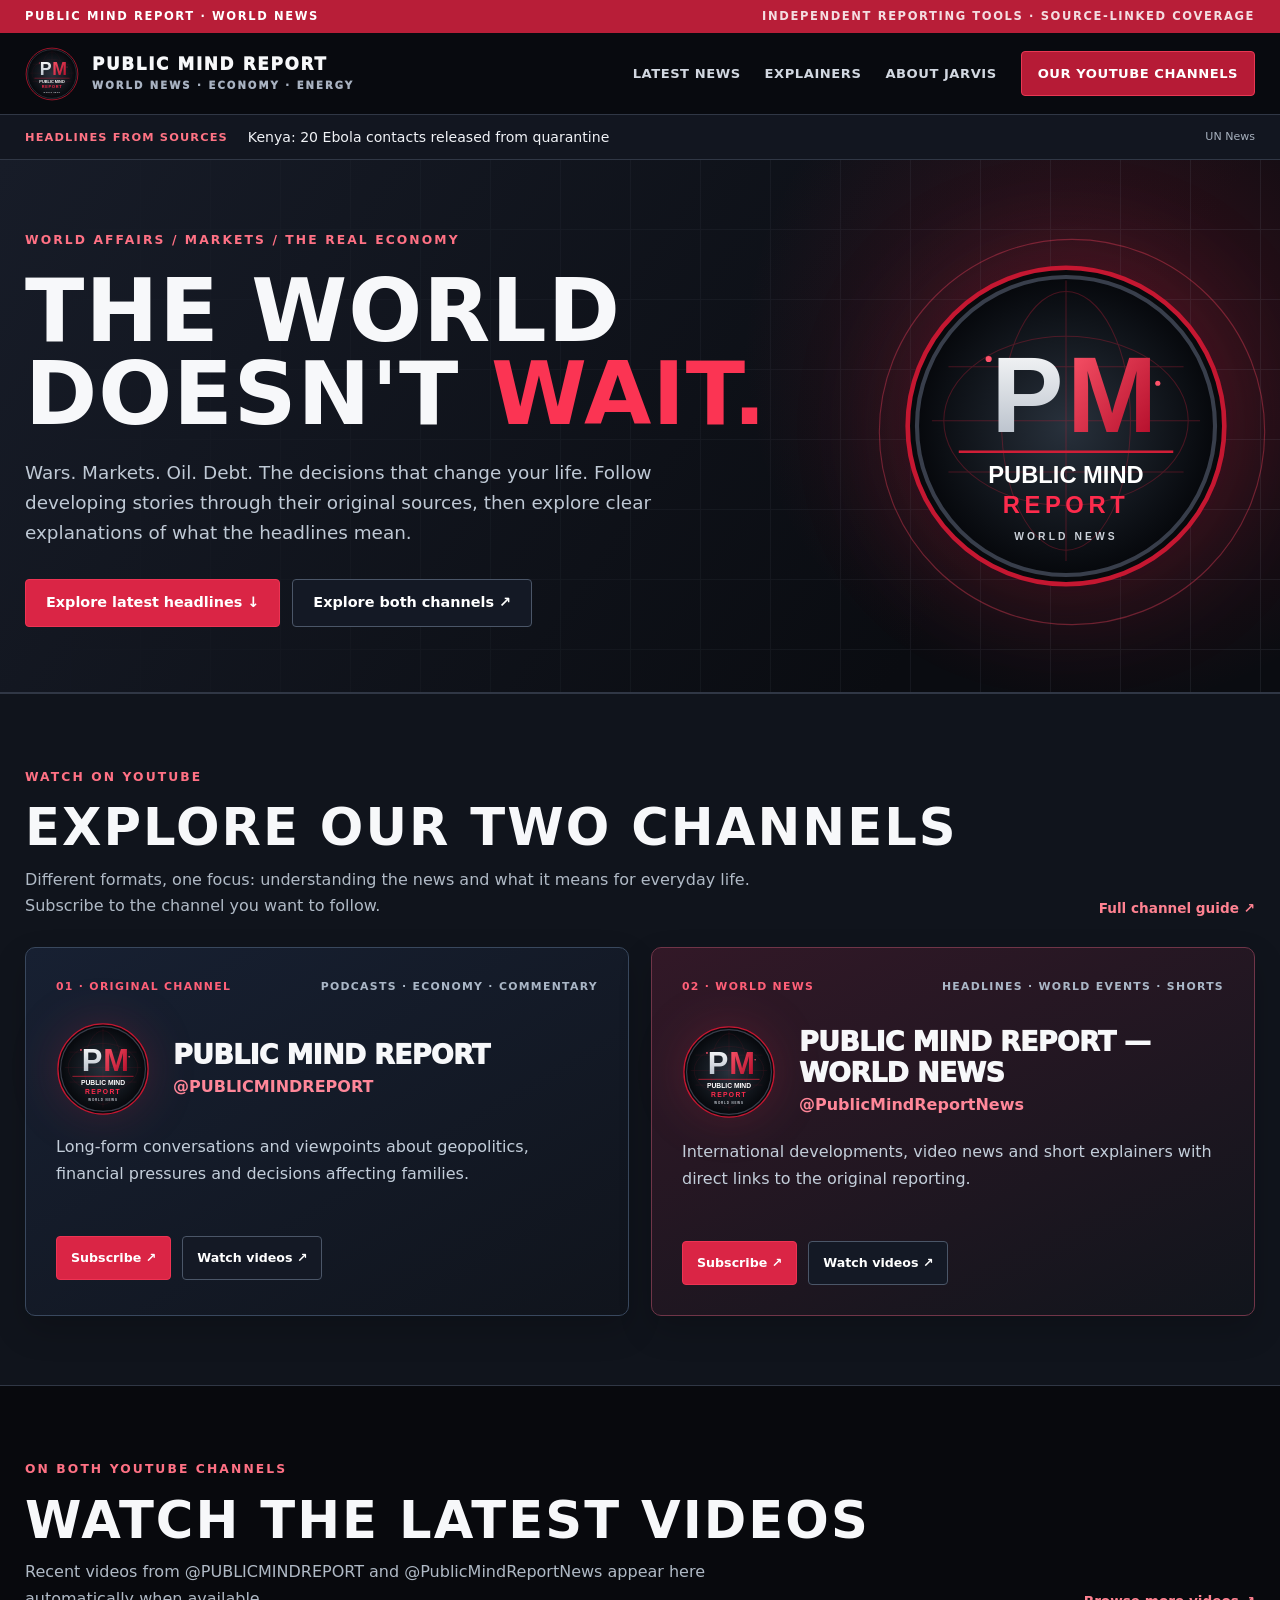
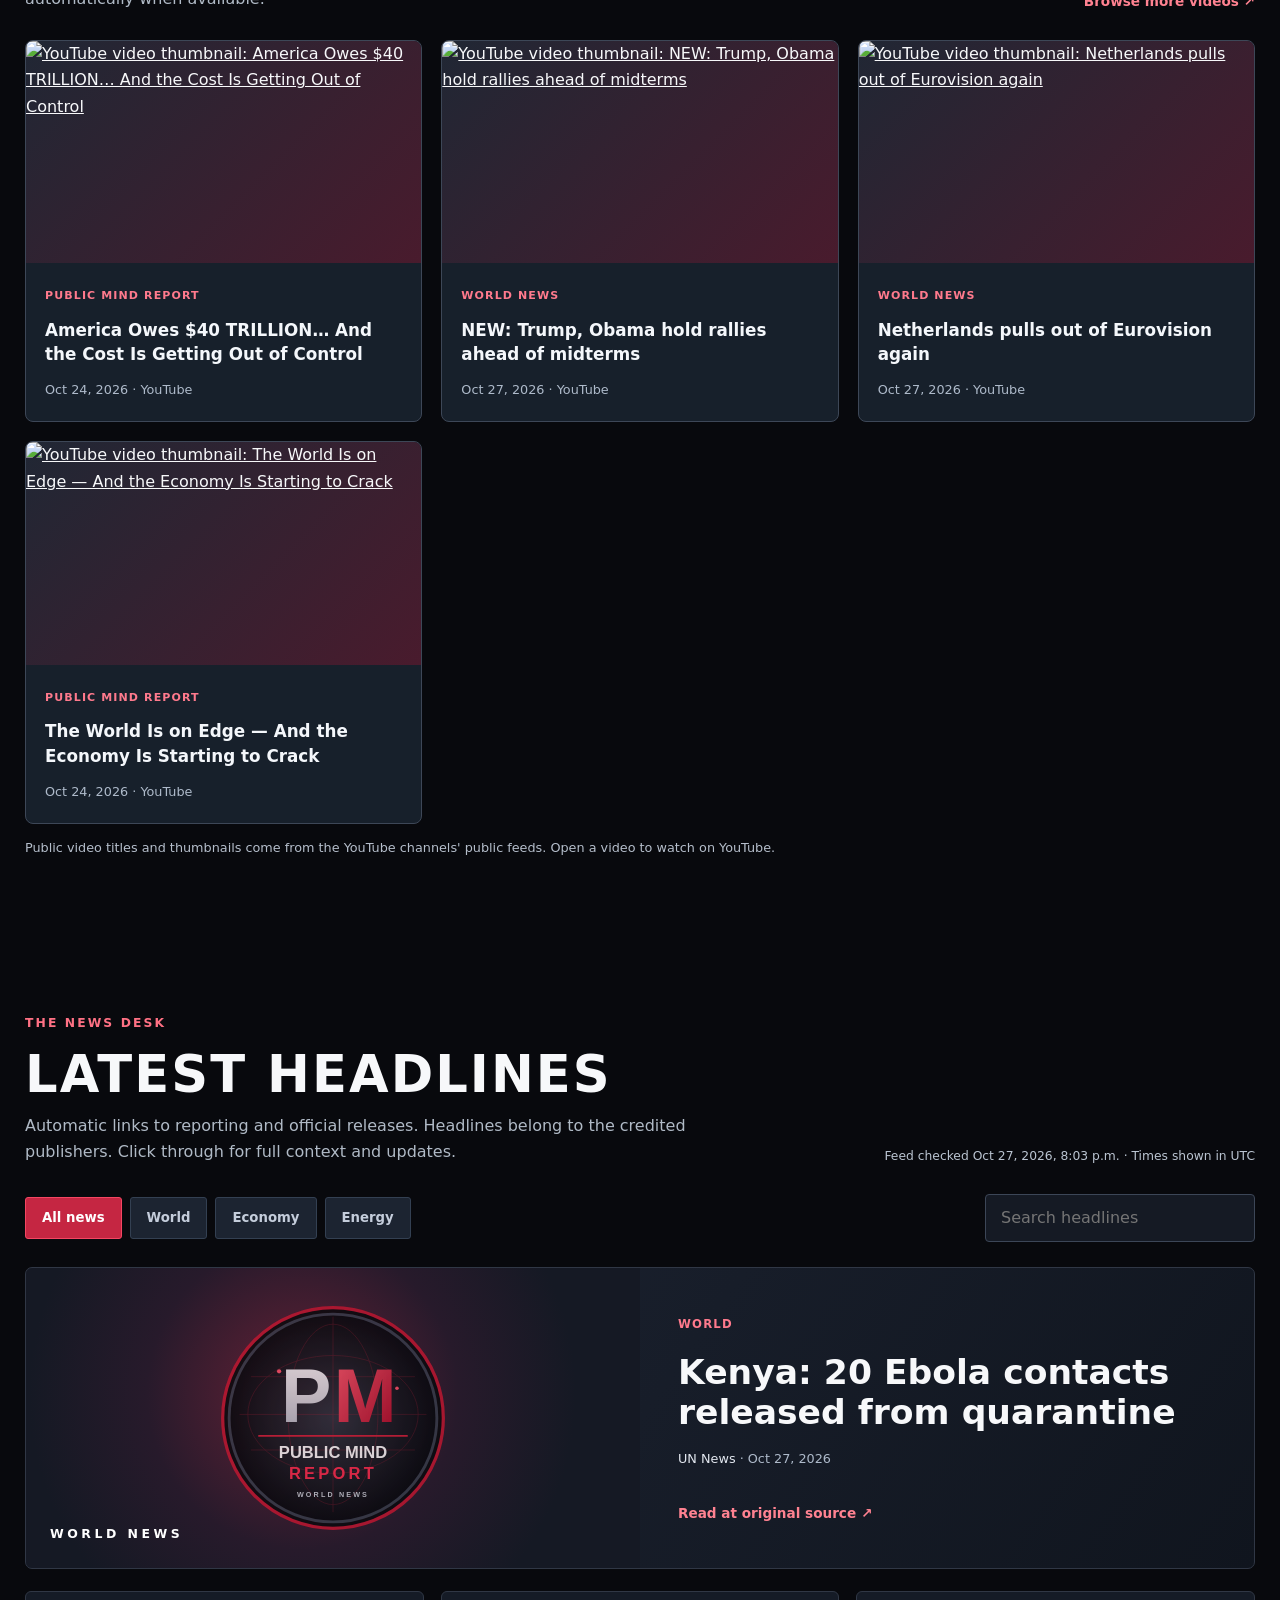
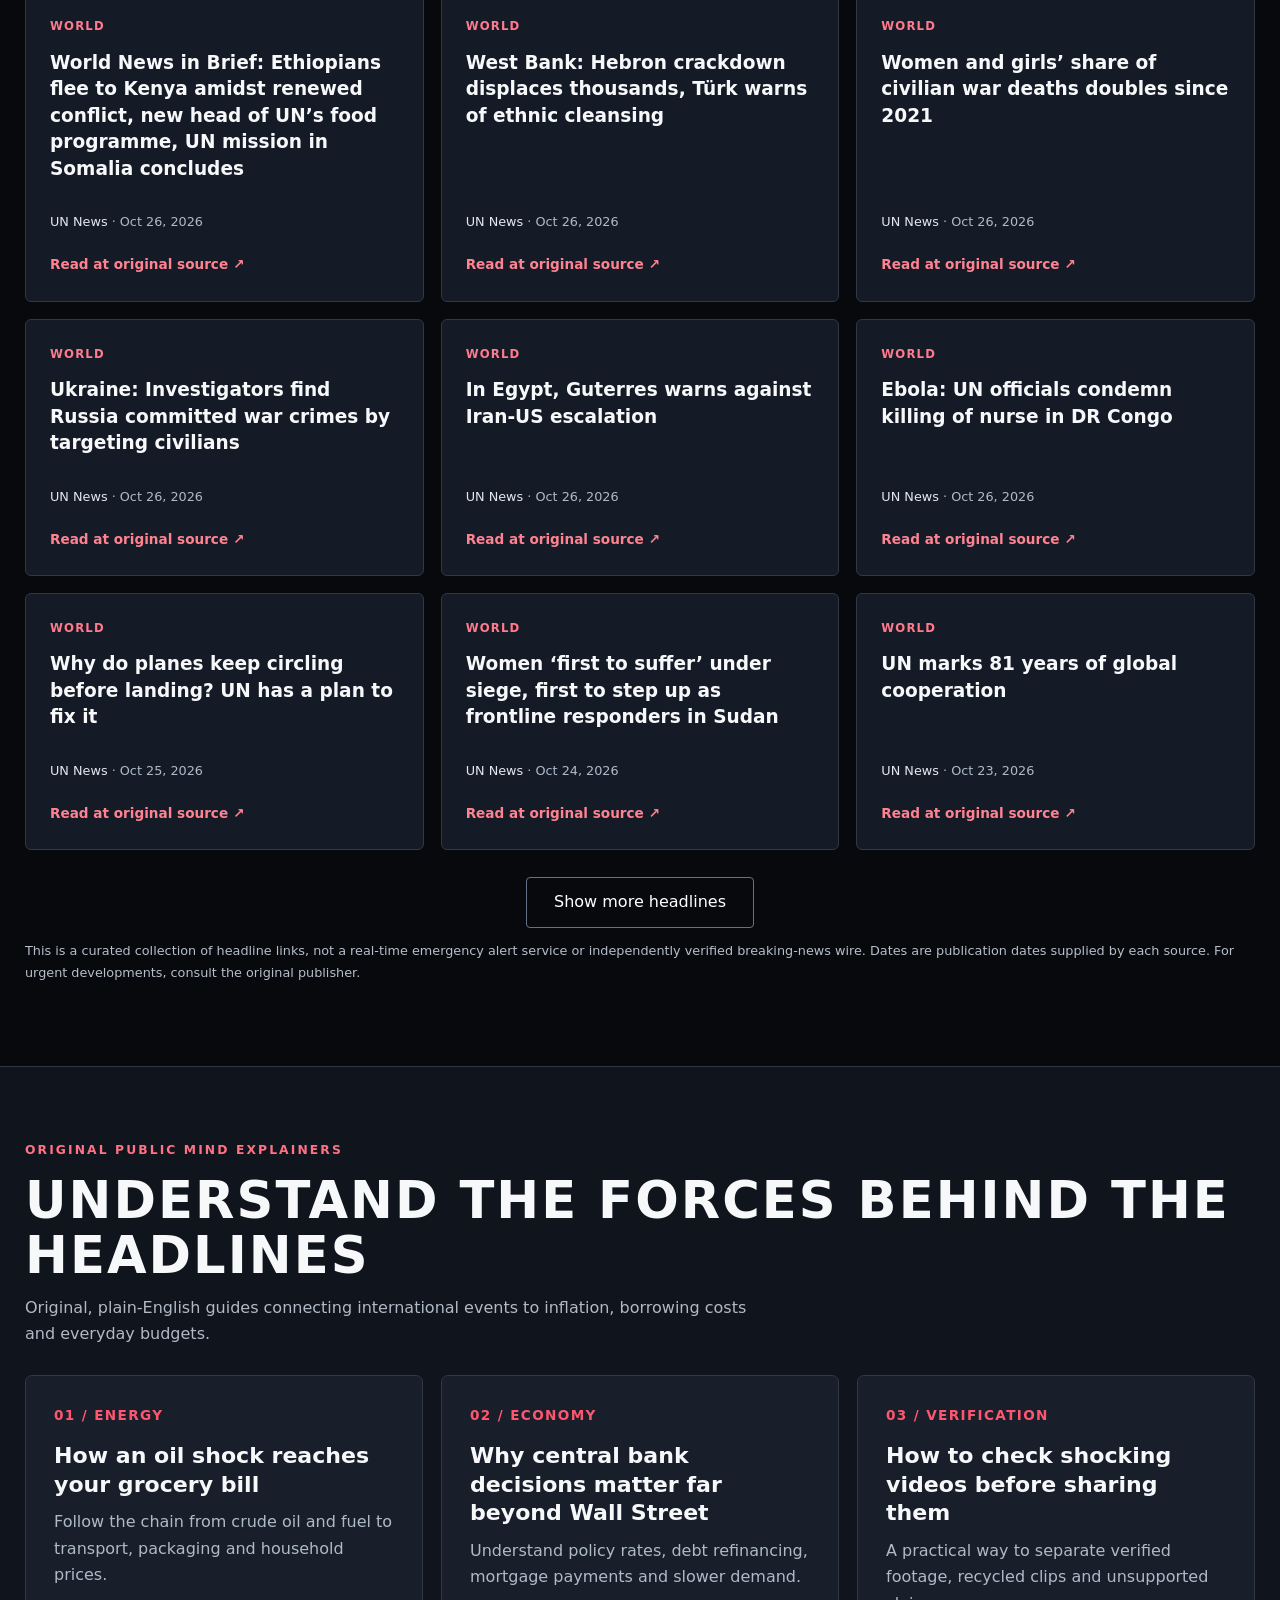
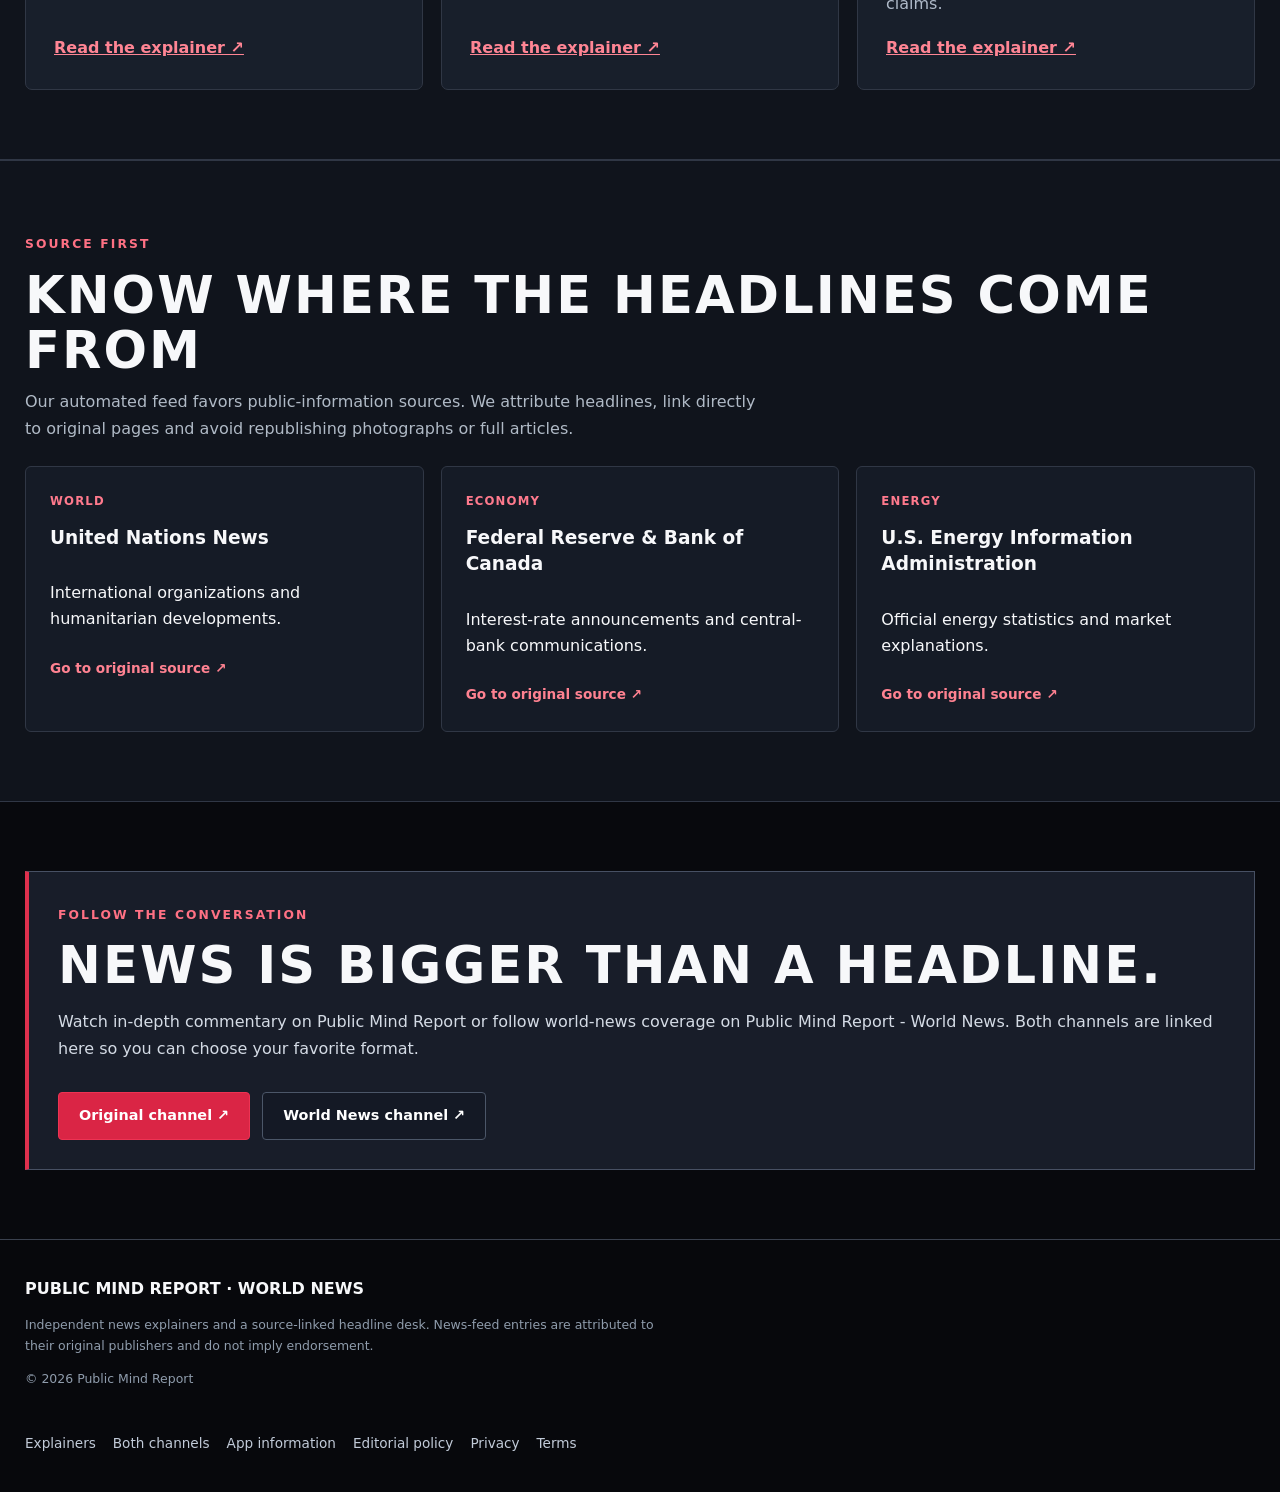
==== commit 294f047f: "Prioritize both YouTube channel video previews and correct live headline labels" ====
--- a/index.html
+++ b/index.html
@@ -10,7 +10,7 @@
 </head><body>
 <div class="topline"><div class="container"><span>PUBLIC MIND REPORT · WORLD NEWS</span><span>Independent reporting tools · Source-linked coverage</span></div></div>
 <header class="sitehead"><div class="container headrow"><a class="brand" href="index.html"><img class="brand-logo" src="assets/pm-emblem.svg" alt="Public Mind Report emblem" width="54" height="54"><span>PUBLIC MIND REPORT<small>WORLD NEWS · ECONOMY · ENERGY</small></span></a><nav class="nav" aria-label="Main navigation"><a href="#news">Latest news</a><a href="insights.html">Explainers</a><a href="app.html">About JARVIS</a><a class="nav-cta" href="channels.html">Our YouTube channels</a></nav></div></header>
-<div class="ticker"><div class="container"><strong><span class="live-dot"></span>LATEST FROM SOURCE</strong><a id="headline-ticker" href="#news">See the latest source-attributed headlines</a><span class="ticker-meta" id="ticker-source">News desk</span></div></div>
+<div class="ticker"><div class="container"><strong>HEADLINES FROM SOURCES</strong><a id="headline-ticker" href="#news">See the latest source-attributed headlines</a><span class="ticker-meta" id="ticker-source">News desk</span></div></div>
 <main>
 <section class="hero"><div class="container hero-layout"><div><span class="eyebrow">WORLD AFFAIRS / MARKETS / THE REAL ECONOMY</span><h1>THE WORLD<br>DOESN'T <em>WAIT.</em></h1><p class="lead">Wars. Markets. Oil. Debt. The decisions that change your life. Follow developing stories through their original sources, then explore clear explanations of what the headlines mean.</p><div class="hero-actions"><a class="btn" href="#news">Explore latest headlines ↓</a><a class="btn btn-outline" href="channels.html">Explore both channels ↗</a></div></div><div class="hero-visual"><img src="assets/pm-emblem.svg" alt="Red-and-silver PM world news emblem" width="330" height="330"></div></div></section>
 <section class="section section-alt" id="our-channels"><div class="container"><span class="eyebrow">WATCH ON YOUTUBE</span><div class="section-heading"><div><h2>Explore our two channels</h2><p class="section-desc">Different formats, one focus: understanding the news and what it means for everyday life. Subscribe to the channel you want to follow.</p></div><a class="source-link" href="channels.html">Full channel guide ↗</a></div>
@@ -18,7 +18,8 @@
 <article class="channel-card"><div class="channel-topline"><span class="channel-number">01 · ORIGINAL CHANNEL</span><span class="channel-topic">PODCASTS · ECONOMY · COMMENTARY</span></div><div class="channel-hero"><img src="assets/pm-emblem.svg" alt="" width="94" height="94"><div><h2>PUBLIC MIND REPORT</h2><p class="handle">@PUBLICMINDREPORT</p></div></div><p class="channel-description">Long-form conversations and viewpoints about geopolitics, financial pressures and decisions affecting families.</p><div class="channel-buttons"><a class="btn" href="https://www.youtube.com/@PUBLICMINDREPORT?sub_confirmation=1" target="_blank" rel="noopener noreferrer">Subscribe ↗</a><a class="btn btn-outline" href="https://www.youtube.com/@PUBLICMINDREPORT/videos" target="_blank" rel="noopener noreferrer">Watch videos ↗</a></div></article>
 <article class="channel-card channel-card-news"><div class="channel-topline"><span class="channel-number">02 · WORLD NEWS</span><span class="channel-topic">HEADLINES · WORLD EVENTS · SHORTS</span></div><div class="channel-hero"><img src="assets/pm-emblem.svg" alt="" width="94" height="94"><div><h2>PUBLIC MIND REPORT — WORLD NEWS</h2><p class="handle">@PublicMindReportNews</p></div></div><p class="channel-description">International developments, video news and short explainers with direct links to the original reporting.</p><div class="channel-buttons"><a class="btn" href="https://www.youtube.com/@PublicMindReportNews?sub_confirmation=1" target="_blank" rel="noopener noreferrer">Subscribe ↗</a><a class="btn btn-outline" href="https://www.youtube.com/@PublicMindReportNews/videos" target="_blank" rel="noopener noreferrer">Watch videos ↗</a></div></article>
 </div></div></section>
-<section class="section" id="news"><div class="container"><div class="section-heading"><div><span class="eyebrow">THE NEWS DESK</span><h2>Latest headlines</h2><p class="section-desc">Automatic links to reporting and official releases. Headlines belong to the credited publishers. Click through for full context and updates.</p></div><div class="update-status"><span class="live-dot"></span><span id="last-checked">Checking sources…</span></div></div>
+<section class="section"><div class="container"><span class="eyebrow">ON BOTH YOUTUBE CHANNELS</span><div class="section-heading"><div><h2>Watch the latest videos</h2><p class="section-desc">Recent videos from @PUBLICMINDREPORT and @PublicMindReportNews appear here automatically when available.</p></div><a class="source-link" href="channels.html#latest-videos">Browse more videos ↗</a></div><div id="home-videos" class="video-grid" aria-live="polite"><p class="empty">Checking the public YouTube video feeds…</p></div><p class="disclosure">Public video titles and thumbnails come from the YouTube channels' public feeds. Open a video to watch on YouTube.</p></div></section>
+<section class="section" id="news"><div class="container"><div class="section-heading"><div><span class="eyebrow">THE NEWS DESK</span><h2>Latest headlines</h2><p class="section-desc">Automatic links to reporting and official releases. Headlines belong to the credited publishers. Click through for full context and updates.</p></div><div class="update-status"><span id="last-checked">Checking sources…</span></div></div>
 <div class="toolbar"><div class="tabs" role="group" aria-label="Filter news by category"><button data-category="All" aria-pressed="true">All news</button><button data-category="World" aria-pressed="false">World</button><button data-category="Economy" aria-pressed="false">Economy</button><button data-category="Energy" aria-pressed="false">Energy</button></div><input class="search" id="news-search" type="search" placeholder="Search headlines" aria-label="Search headlines"></div>
 <div class="featured-news" id="featured-news" aria-label="Featured source headline"></div><div class="stories" id="stories" aria-live="polite"></div><button class="morebtn" id="show-more" hidden>Show more headlines</button>
 <p class="disclosure">This is a curated collection of headline links, not a real-time emergency alert service or independently verified breaking-news wire. Dates are publication dates supplied by each source. For urgent developments, consult the original publisher.</p>
@@ -28,7 +29,6 @@
 <article class="explain-card"><span class="explain-num">02 / ECONOMY</span><h3>Why central bank decisions matter far beyond Wall Street</h3><p>Understand policy rates, debt refinancing, mortgage payments and slower demand.</p><a href="insights.html#rates">Read the explainer ↗</a></article>
 <article class="explain-card"><span class="explain-num">03 / VERIFICATION</span><h3>How to check shocking videos before sharing them</h3><p>A practical way to separate verified footage, recycled clips and unsupported claims.</p><a href="insights.html#footage">Read the explainer ↗</a></article>
 </div></div></section>
-<section class="section"><div class="container"><span class="eyebrow">ON BOTH YOUTUBE CHANNELS</span><div class="section-heading"><div><h2>Watch the latest videos</h2><p class="section-desc">Recent videos from @PUBLICMINDREPORT and @PublicMindReportNews appear here automatically when available.</p></div><a class="source-link" href="channels.html#latest-videos">Browse more videos ↗</a></div><div id="home-videos" class="video-grid" aria-live="polite"><p class="empty">Checking the public YouTube video feeds…</p></div><p class="disclosure">Public video titles and thumbnails come from the YouTube channels' public feeds. Open a video to watch on YouTube.</p></div></section>
 <section class="section section-alt"><div class="container"><span class="eyebrow">SOURCE FIRST</span><h2>Know where the headlines come from</h2><p class="section-desc">Our automated feed favors public-information sources. We attribute headlines, link directly to original pages and avoid republishing photographs or full articles.</p><div class="cards stories" style="margin-top:24px"><article class="story"><span class="article-tag">WORLD</span><h3>United Nations News</h3><p>International organizations and humanitarian developments.</p><a class="source-link" href="https://news.un.org/en/" rel="noopener noreferrer" target="_blank">Go to original source ↗</a></article><article class="story"><span class="article-tag">ECONOMY</span><h3>Federal Reserve & Bank of Canada</h3><p>Interest-rate announcements and central-bank communications.</p><a class="source-link" href="https://www.bankofcanada.ca/" target="_blank" rel="noopener noreferrer">Go to original source ↗</a></article><article class="story"><span class="article-tag">ENERGY</span><h3>U.S. Energy Information Administration</h3><p>Official energy statistics and market explanations.</p><a class="source-link" href="https://www.eia.gov/todayinenergy/" target="_blank" rel="noopener noreferrer">Go to original source ↗</a></article></div></div></section>
 <section class="section"><div class="container"><div class="yt-panel"><span class="eyebrow">FOLLOW THE CONVERSATION</span><h2>News is bigger than a headline.</h2><p>Watch in-depth commentary on Public Mind Report or follow world-news coverage on Public Mind Report - World News. Both channels are linked here so you can choose your favorite format.</p><div class="hero-actions"><a class="btn" href="https://www.youtube.com/@PUBLICMINDREPORT" target="_blank" rel="noopener noreferrer">Original channel ↗</a><a class="btn btn-outline" href="https://www.youtube.com/@PublicMindReportNews" target="_blank" rel="noopener noreferrer">World News channel ↗</a></div></div></div></section>
 </main><footer class="sitefooter"><div class="container footergrid"><div><strong>PUBLIC MIND REPORT · WORLD NEWS</strong><p>Independent news explainers and a source-linked headline desk. News-feed entries are attributed to their original publishers and do not imply endorsement.</p><p>© 2026 Public Mind Report</p></div><div><a href="insights.html">Explainers</a><a href="channels.html">Both channels</a><a href="app.html">App information</a><a href="editorial.html">Editorial policy</a><a href="privacy.html">Privacy</a><a href="terms.html">Terms</a></div></div></footer></body></html>
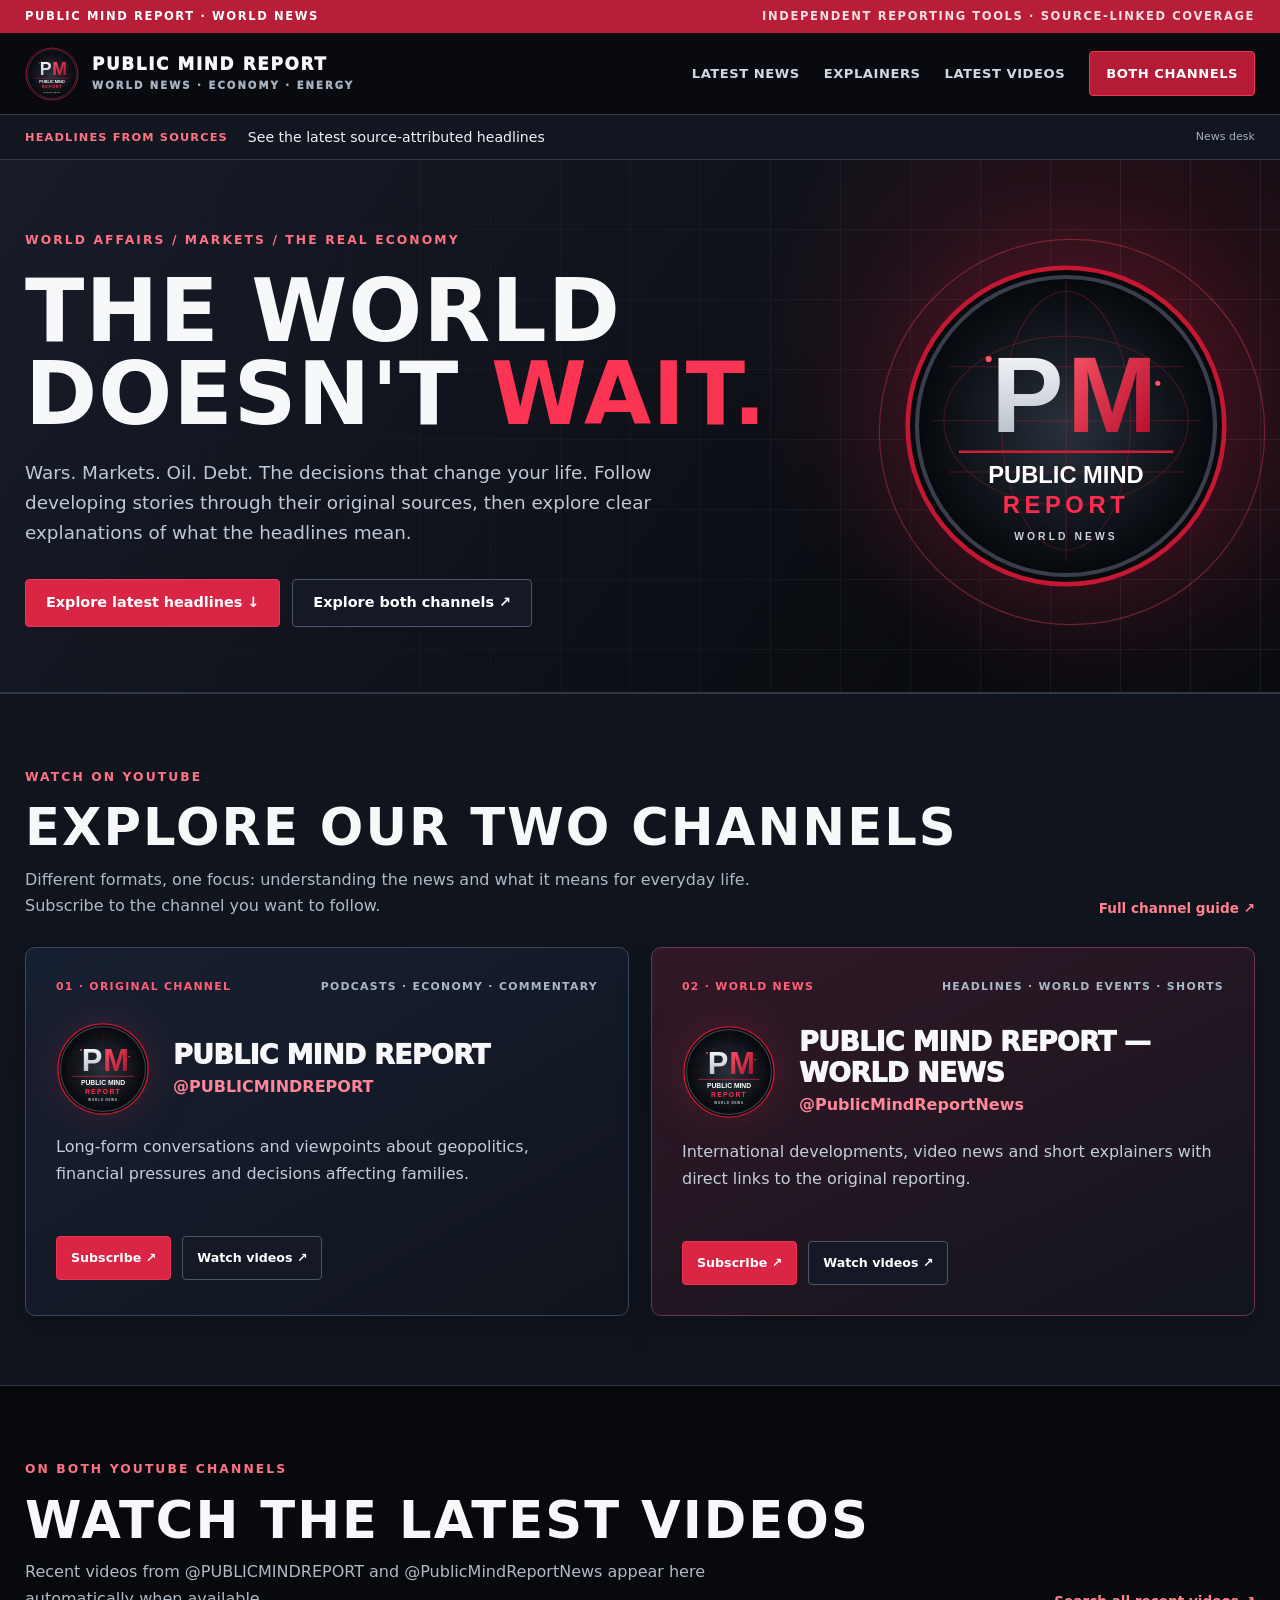
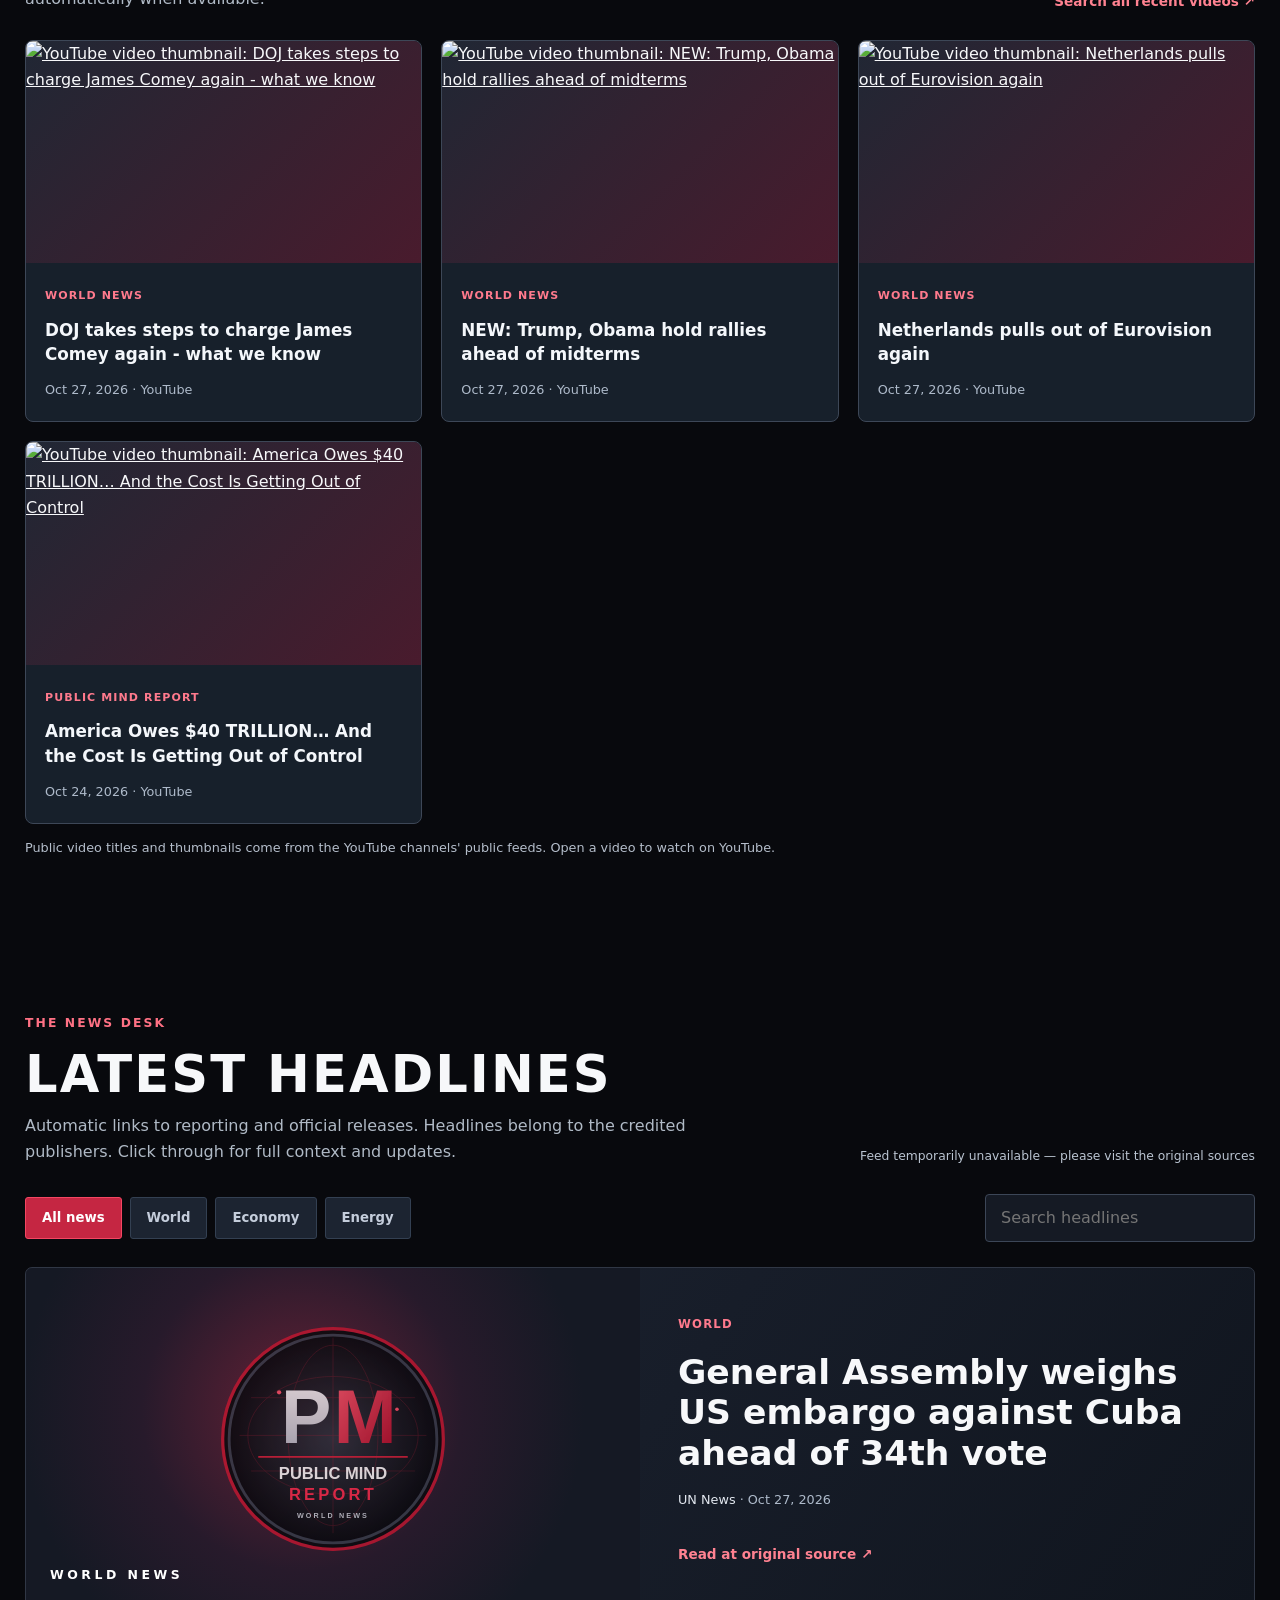
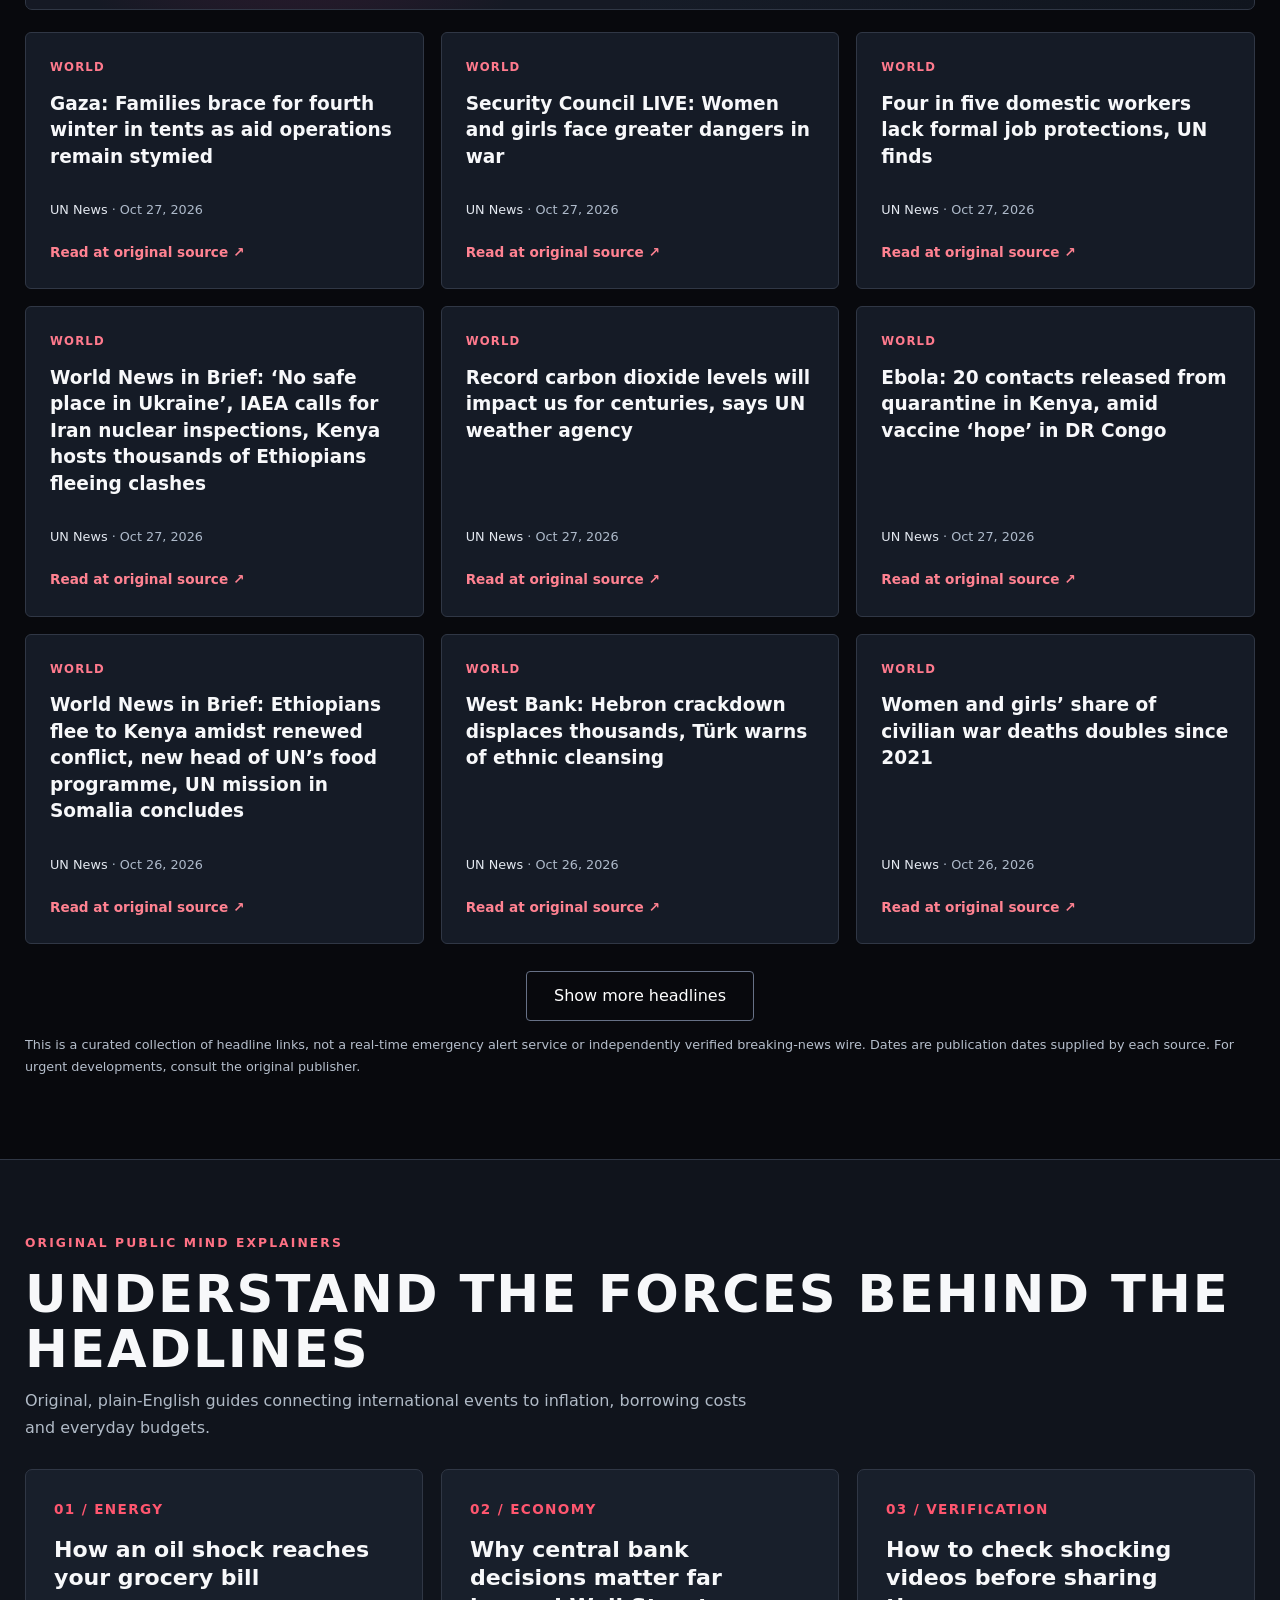
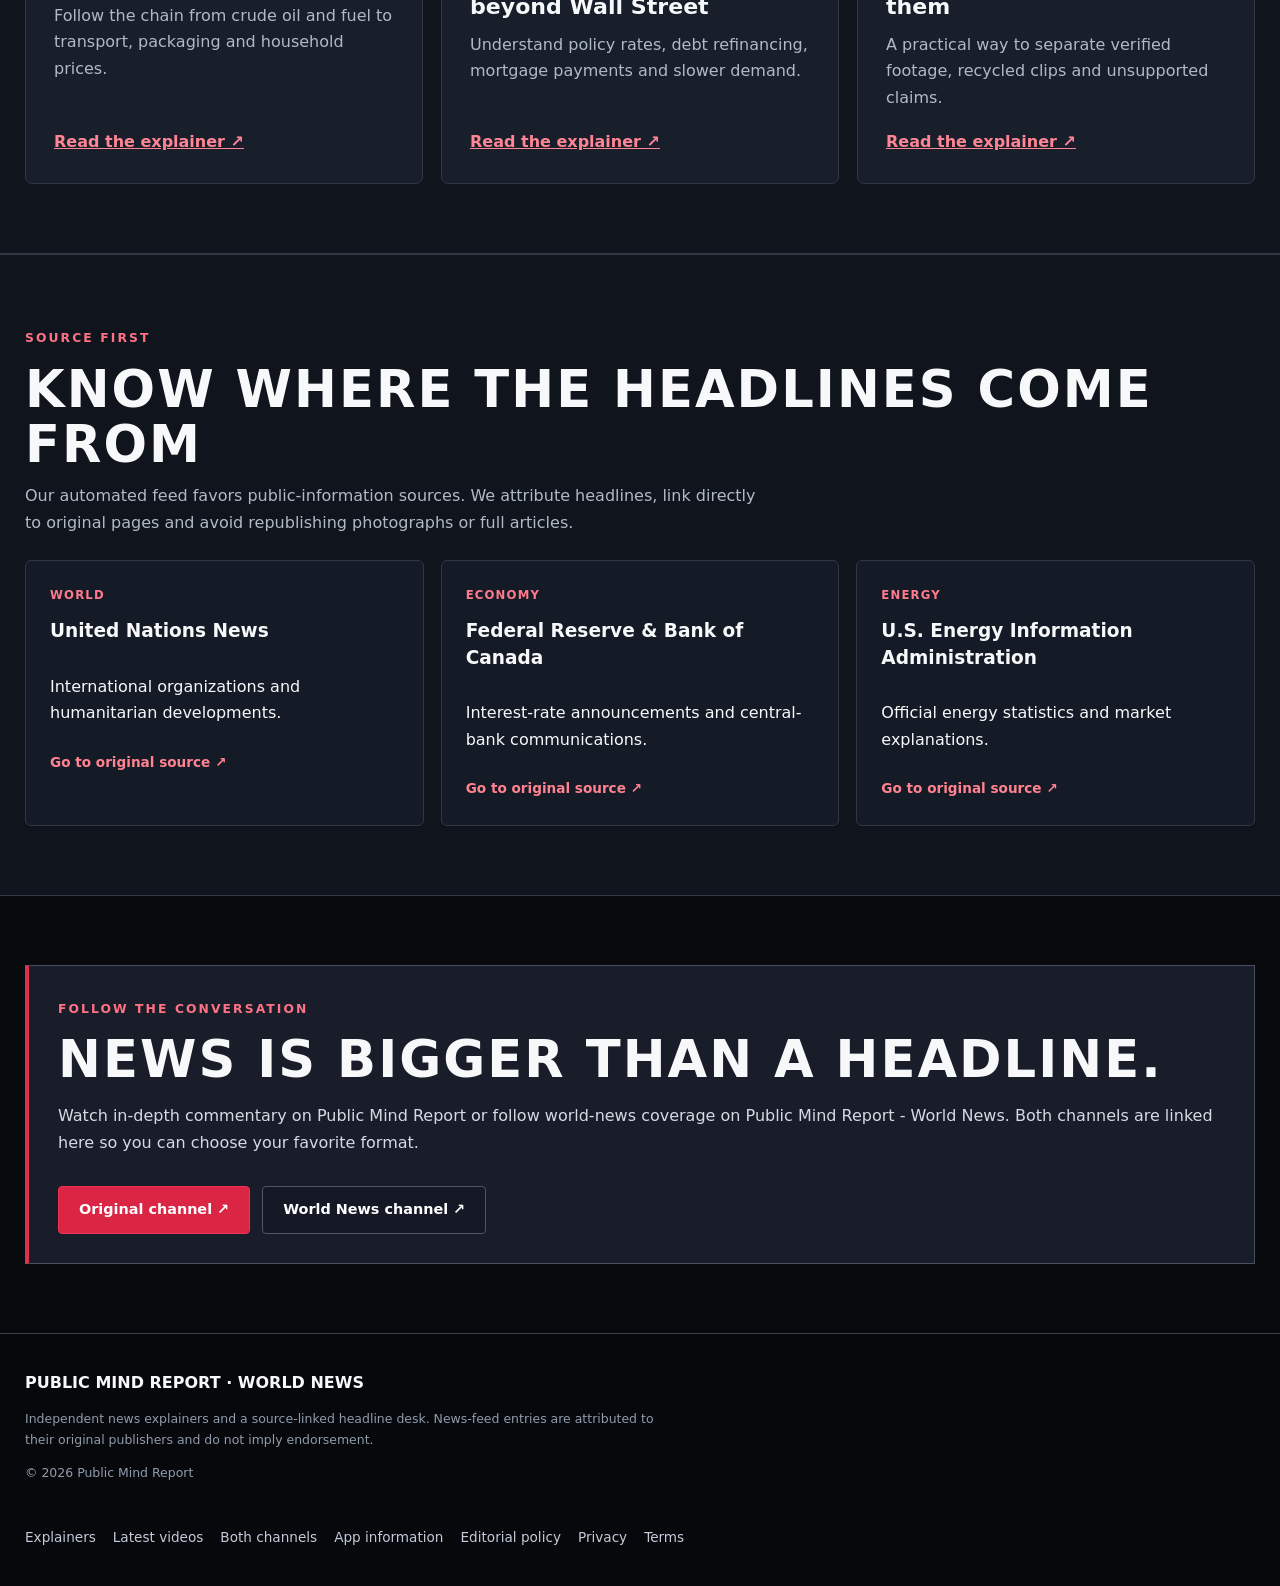
==== commit c39b2ff8: "Promote searchable public video library in navigation and channel pages" ====
--- a/index.html
+++ b/index.html
@@ -9,7 +9,7 @@
 <script defer src="assets/newsroom.js"></script><script defer src="assets/channels.js"></script>
 </head><body>
 <div class="topline"><div class="container"><span>PUBLIC MIND REPORT · WORLD NEWS</span><span>Independent reporting tools · Source-linked coverage</span></div></div>
-<header class="sitehead"><div class="container headrow"><a class="brand" href="index.html"><img class="brand-logo" src="assets/pm-emblem.svg" alt="Public Mind Report emblem" width="54" height="54"><span>PUBLIC MIND REPORT<small>WORLD NEWS · ECONOMY · ENERGY</small></span></a><nav class="nav" aria-label="Main navigation"><a href="#news">Latest news</a><a href="insights.html">Explainers</a><a href="app.html">About JARVIS</a><a class="nav-cta" href="channels.html">Our YouTube channels</a></nav></div></header>
+<header class="sitehead"><div class="container headrow"><a class="brand" href="index.html"><img class="brand-logo" src="assets/pm-emblem.svg" alt="Public Mind Report emblem" width="54" height="54"><span>PUBLIC MIND REPORT<small>WORLD NEWS · ECONOMY · ENERGY</small></span></a><nav class="nav" aria-label="Main navigation"><a href="#news">Latest news</a><a href="insights.html">Explainers</a><a href="videos.html">Latest videos</a><a class="nav-cta" href="channels.html">Both channels</a></nav></div></header>
 <div class="ticker"><div class="container"><strong>HEADLINES FROM SOURCES</strong><a id="headline-ticker" href="#news">See the latest source-attributed headlines</a><span class="ticker-meta" id="ticker-source">News desk</span></div></div>
 <main>
 <section class="hero"><div class="container hero-layout"><div><span class="eyebrow">WORLD AFFAIRS / MARKETS / THE REAL ECONOMY</span><h1>THE WORLD<br>DOESN'T <em>WAIT.</em></h1><p class="lead">Wars. Markets. Oil. Debt. The decisions that change your life. Follow developing stories through their original sources, then explore clear explanations of what the headlines mean.</p><div class="hero-actions"><a class="btn" href="#news">Explore latest headlines ↓</a><a class="btn btn-outline" href="channels.html">Explore both channels ↗</a></div></div><div class="hero-visual"><img src="assets/pm-emblem.svg" alt="Red-and-silver PM world news emblem" width="330" height="330"></div></div></section>
@@ -18,7 +18,7 @@
 <article class="channel-card"><div class="channel-topline"><span class="channel-number">01 · ORIGINAL CHANNEL</span><span class="channel-topic">PODCASTS · ECONOMY · COMMENTARY</span></div><div class="channel-hero"><img src="assets/pm-emblem.svg" alt="" width="94" height="94"><div><h2>PUBLIC MIND REPORT</h2><p class="handle">@PUBLICMINDREPORT</p></div></div><p class="channel-description">Long-form conversations and viewpoints about geopolitics, financial pressures and decisions affecting families.</p><div class="channel-buttons"><a class="btn" href="https://www.youtube.com/@PUBLICMINDREPORT?sub_confirmation=1" target="_blank" rel="noopener noreferrer">Subscribe ↗</a><a class="btn btn-outline" href="https://www.youtube.com/@PUBLICMINDREPORT/videos" target="_blank" rel="noopener noreferrer">Watch videos ↗</a></div></article>
 <article class="channel-card channel-card-news"><div class="channel-topline"><span class="channel-number">02 · WORLD NEWS</span><span class="channel-topic">HEADLINES · WORLD EVENTS · SHORTS</span></div><div class="channel-hero"><img src="assets/pm-emblem.svg" alt="" width="94" height="94"><div><h2>PUBLIC MIND REPORT — WORLD NEWS</h2><p class="handle">@PublicMindReportNews</p></div></div><p class="channel-description">International developments, video news and short explainers with direct links to the original reporting.</p><div class="channel-buttons"><a class="btn" href="https://www.youtube.com/@PublicMindReportNews?sub_confirmation=1" target="_blank" rel="noopener noreferrer">Subscribe ↗</a><a class="btn btn-outline" href="https://www.youtube.com/@PublicMindReportNews/videos" target="_blank" rel="noopener noreferrer">Watch videos ↗</a></div></article>
 </div></div></section>
-<section class="section"><div class="container"><span class="eyebrow">ON BOTH YOUTUBE CHANNELS</span><div class="section-heading"><div><h2>Watch the latest videos</h2><p class="section-desc">Recent videos from @PUBLICMINDREPORT and @PublicMindReportNews appear here automatically when available.</p></div><a class="source-link" href="channels.html#latest-videos">Browse more videos ↗</a></div><div id="home-videos" class="video-grid" aria-live="polite"><p class="empty">Checking the public YouTube video feeds…</p></div><p class="disclosure">Public video titles and thumbnails come from the YouTube channels' public feeds. Open a video to watch on YouTube.</p></div></section>
+<section class="section"><div class="container"><span class="eyebrow">ON BOTH YOUTUBE CHANNELS</span><div class="section-heading"><div><h2>Watch the latest videos</h2><p class="section-desc">Recent videos from @PUBLICMINDREPORT and @PublicMindReportNews appear here automatically when available.</p></div><a class="source-link" href="videos.html">Search all recent videos ↗</a></div><div id="home-videos" class="video-grid" aria-live="polite"><p class="empty">Checking the public YouTube video feeds…</p></div><p class="disclosure">Public video titles and thumbnails come from the YouTube channels' public feeds. Open a video to watch on YouTube.</p></div></section>
 <section class="section" id="news"><div class="container"><div class="section-heading"><div><span class="eyebrow">THE NEWS DESK</span><h2>Latest headlines</h2><p class="section-desc">Automatic links to reporting and official releases. Headlines belong to the credited publishers. Click through for full context and updates.</p></div><div class="update-status"><span id="last-checked">Checking sources…</span></div></div>
 <div class="toolbar"><div class="tabs" role="group" aria-label="Filter news by category"><button data-category="All" aria-pressed="true">All news</button><button data-category="World" aria-pressed="false">World</button><button data-category="Economy" aria-pressed="false">Economy</button><button data-category="Energy" aria-pressed="false">Energy</button></div><input class="search" id="news-search" type="search" placeholder="Search headlines" aria-label="Search headlines"></div>
 <div class="featured-news" id="featured-news" aria-label="Featured source headline"></div><div class="stories" id="stories" aria-live="polite"></div><button class="morebtn" id="show-more" hidden>Show more headlines</button>
@@ -31,4 +31,4 @@
 </div></div></section>
 <section class="section section-alt"><div class="container"><span class="eyebrow">SOURCE FIRST</span><h2>Know where the headlines come from</h2><p class="section-desc">Our automated feed favors public-information sources. We attribute headlines, link directly to original pages and avoid republishing photographs or full articles.</p><div class="cards stories" style="margin-top:24px"><article class="story"><span class="article-tag">WORLD</span><h3>United Nations News</h3><p>International organizations and humanitarian developments.</p><a class="source-link" href="https://news.un.org/en/" rel="noopener noreferrer" target="_blank">Go to original source ↗</a></article><article class="story"><span class="article-tag">ECONOMY</span><h3>Federal Reserve & Bank of Canada</h3><p>Interest-rate announcements and central-bank communications.</p><a class="source-link" href="https://www.bankofcanada.ca/" target="_blank" rel="noopener noreferrer">Go to original source ↗</a></article><article class="story"><span class="article-tag">ENERGY</span><h3>U.S. Energy Information Administration</h3><p>Official energy statistics and market explanations.</p><a class="source-link" href="https://www.eia.gov/todayinenergy/" target="_blank" rel="noopener noreferrer">Go to original source ↗</a></article></div></div></section>
 <section class="section"><div class="container"><div class="yt-panel"><span class="eyebrow">FOLLOW THE CONVERSATION</span><h2>News is bigger than a headline.</h2><p>Watch in-depth commentary on Public Mind Report or follow world-news coverage on Public Mind Report - World News. Both channels are linked here so you can choose your favorite format.</p><div class="hero-actions"><a class="btn" href="https://www.youtube.com/@PUBLICMINDREPORT" target="_blank" rel="noopener noreferrer">Original channel ↗</a><a class="btn btn-outline" href="https://www.youtube.com/@PublicMindReportNews" target="_blank" rel="noopener noreferrer">World News channel ↗</a></div></div></div></section>
-</main><footer class="sitefooter"><div class="container footergrid"><div><strong>PUBLIC MIND REPORT · WORLD NEWS</strong><p>Independent news explainers and a source-linked headline desk. News-feed entries are attributed to their original publishers and do not imply endorsement.</p><p>© 2026 Public Mind Report</p></div><div><a href="insights.html">Explainers</a><a href="channels.html">Both channels</a><a href="app.html">App information</a><a href="editorial.html">Editorial policy</a><a href="privacy.html">Privacy</a><a href="terms.html">Terms</a></div></div></footer></body></html>+</main><footer class="sitefooter"><div class="container footergrid"><div><strong>PUBLIC MIND REPORT · WORLD NEWS</strong><p>Independent news explainers and a source-linked headline desk. News-feed entries are attributed to their original publishers and do not imply endorsement.</p><p>© 2026 Public Mind Report</p></div><div><a href="insights.html">Explainers</a><a href="videos.html">Latest videos</a><a href="channels.html">Both channels</a><a href="app.html">App information</a><a href="editorial.html">Editorial policy</a><a href="privacy.html">Privacy</a><a href="terms.html">Terms</a></div></div></footer></body></html>
